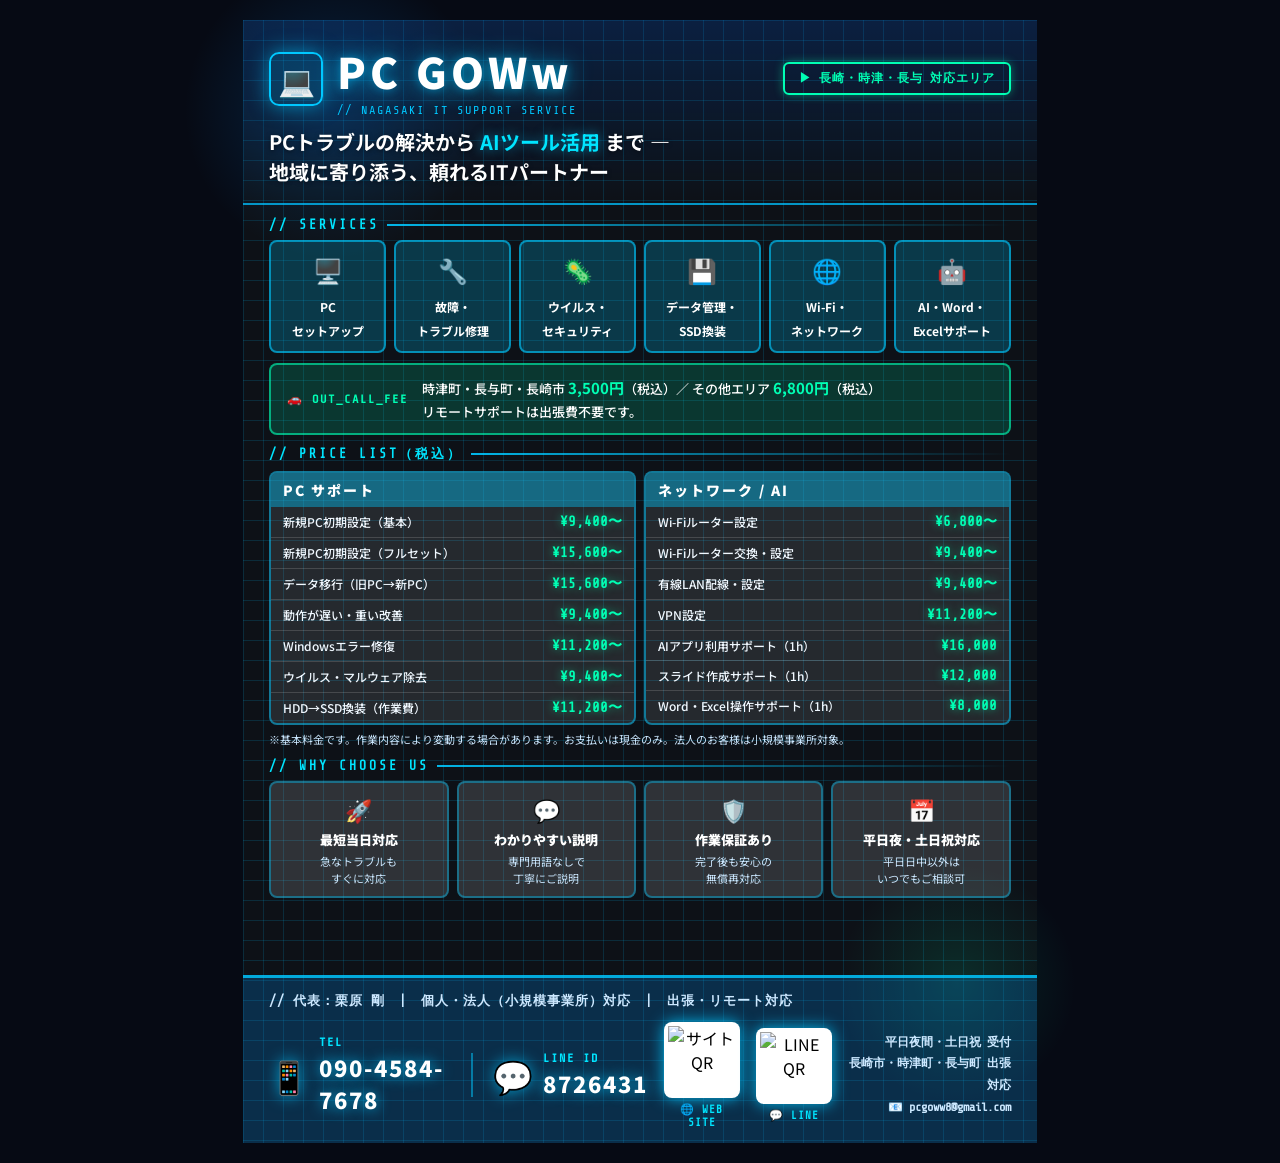
==== flyer.html @ 23520231 "チラシ：文字を大幅に大きくしてくっきり見やすく改善" ====
<!DOCTYPE html>
<html lang="ja">
<head>
  <meta charset="UTF-8">
  <meta name="viewport" content="width=device-width, initial-scale=1.0">
  <title>PC GOWw チラシ</title>
  <link href="https://fonts.googleapis.com/css2?family=Noto+Sans+JP:wght@400;700;900&family=Share+Tech+Mono&display=swap" rel="stylesheet">
  <style>
    * { box-sizing: border-box; margin: 0; padding: 0; }

    body {
      font-family: 'Noto Sans JP', sans-serif;
      background: #060a14;
      display: flex;
      justify-content: center;
      align-items: flex-start;
      padding: 20px;
      min-height: 100vh;
    }

    .flyer {
      width: 210mm;
      min-height: 297mm;
      background: #0d1117;
      position: relative;
      overflow: visible;
      display: flex;
      flex-direction: column;
    }

    /* グリッド背景 */
    .flyer::before {
      content: '';
      position: absolute;
      inset: 0;
      background-image:
        linear-gradient(rgba(0,200,255,.15) 1px, transparent 1px),
        linear-gradient(90deg, rgba(0,200,255,.15) 1px, transparent 1px);
      background-size: 20px 20px;
      z-index: 0;
    }

    /* 光の演出 */
    .flyer::after {
      content: '';
      position: absolute;
      top: -60px; left: -60px;
      width: 300px; height: 300px;
      background: radial-gradient(circle, rgba(0,140,255,.2) 0%, transparent 70%);
      z-index: 0;
    }

    .glow-right {
      position: absolute;
      bottom: 40px; right: -40px;
      width: 240px; height: 240px;
      background: radial-gradient(circle, rgba(0,255,180,.12) 0%, transparent 70%);
      z-index: 0;
    }

    /* ===== ヘッダー ===== */
    .header {
      position: relative;
      z-index: 1;
      padding: 20px 26px 16px;
      border-bottom: 2px solid rgba(0,200,255,.7);
      background: linear-gradient(180deg, rgba(0,100,255,.18) 0%, transparent 100%);
    }

    .header-top {
      display: flex;
      align-items: center;
      justify-content: space-between;
      margin-bottom: 10px;
    }

    .brand {
      display: flex;
      align-items: center;
      gap: 14px;
    }

    .brand-icon-wrap {
      width: 54px; height: 54px;
      border: 2px solid #00c8ff;
      border-radius: 10px;
      display: flex; align-items: center; justify-content: center;
      font-size: 30px;
      box-shadow: 0 0 20px rgba(0,200,255,.6);
      background: rgba(0,200,255,.12);
    }

    .brand-name {
      font-size: 42px;
      font-weight: 900;
      color: #fff;
      letter-spacing: 4px;
      text-shadow: 0 0 24px rgba(0,200,255,.8), 0 0 8px rgba(0,200,255,.4);
    }

    .brand-sub {
      font-family: 'Share Tech Mono', monospace;
      font-size: 12px;
      color: #00c8ff;
      letter-spacing: 2px;
      margin-top: 2px;
    }

    .header-badge {
      font-family: 'Share Tech Mono', monospace;
      font-size: 12px;
      color: #00ffb4;
      border: 2px solid #00ffb4;
      border-radius: 6px;
      padding: 6px 14px;
      letter-spacing: 1px;
      box-shadow: 0 0 10px rgba(0,255,180,.4);
      font-weight: 700;
    }

    .catch {
      font-size: 20px;
      font-weight: 700;
      color: #ffffff;
      line-height: 1.5;
      text-shadow: 0 1px 4px rgba(0,0,0,.5);
    }

    .catch span {
      color: #00e5ff;
      text-shadow: 0 0 12px rgba(0,200,255,.6);
    }

    /* ===== ボディ ===== */
    .body {
      position: relative;
      z-index: 1;
      flex: 1;
      padding: 12px 26px;
      display: flex;
      flex-direction: column;
      gap: 10px;
    }

    /* セクションタイトル */
    .sec-title {
      font-family: 'Share Tech Mono', monospace;
      font-size: 13px;
      color: #00e5ff;
      letter-spacing: 3px;
      margin-bottom: 8px;
      display: flex;
      align-items: center;
      gap: 8px;
      font-weight: 700;
    }
    .sec-title::after {
      content: '';
      flex: 1;
      height: 2px;
      background: linear-gradient(90deg, rgba(0,200,255,.9), transparent);
    }

    /* サービスグリッド */
    .services {
      display: grid;
      grid-template-columns: repeat(6, 1fr);
      gap: 8px;
    }

    .svc {
      background: rgba(0,200,255,.22);
      border: 2px solid rgba(0,200,255,.6);
      border-radius: 8px;
      padding: 10px 6px;
      text-align: center;
    }

    .svc .icon { font-size: 24px; margin-bottom: 6px; display: block; }
    .svc .name { font-size: 12px; color: #ffffff; line-height: 1.5; font-weight: 700; }

    /* 料金テーブル */
    .price-grid {
      display: grid;
      grid-template-columns: 1fr 1fr;
      gap: 8px;
    }

    .price-col {
      background: rgba(255,255,255,.10);
      border: 2px solid rgba(0,200,255,.5);
      border-radius: 8px;
      overflow: hidden;
    }

    .price-col-head {
      background: rgba(0,200,255,.40);
      padding: 7px 12px;
      font-size: 14px;
      font-weight: 900;
      color: #ffffff;
      letter-spacing: 2px;
    }

    .price-row {
      display: flex;
      justify-content: space-between;
      align-items: center;
      padding: 6px 12px;
      border-bottom: 1px solid rgba(255,255,255,.15);
      gap: 8px;
    }

    .price-row:last-child { border-bottom: none; }

    .price-row .item {
      font-size: 12px;
      color: #f0f8ff;
      flex: 1;
      font-weight: 500;
    }

    .price-row .amount {
      font-family: 'Share Tech Mono', monospace;
      font-size: 14px;
      color: #00ffb4;
      white-space: nowrap;
      font-weight: 700;
      text-shadow: 0 0 8px rgba(0,255,180,.5);
    }

    /* 出張費 */
    .travel {
      background: rgba(0,255,180,.16);
      border: 2px solid rgba(0,255,180,.6);
      border-radius: 8px;
      padding: 10px 16px;
      display: flex;
      align-items: center;
      gap: 14px;
      flex-wrap: wrap;
    }

    .travel .label {
      font-family: 'Share Tech Mono', monospace;
      font-size: 12px;
      color: #00ffb4;
      letter-spacing: 2px;
      white-space: nowrap;
      font-weight: 700;
    }

    .travel .info {
      font-size: 13px;
      color: #ffffff;
      line-height: 1.7;
      font-weight: 500;
    }

    .travel .info strong { color: #00ffb4; font-size: 15px; }

    /* 特徴 */
    .features {
      display: grid;
      grid-template-columns: repeat(4, 1fr);
      gap: 8px;
    }

    .feat {
      background: rgba(255,255,255,.14);
      border: 2px solid rgba(0,200,255,.4);
      border-radius: 8px;
      padding: 10px 8px;
      text-align: center;
    }

    .feat .icon { font-size: 22px; margin-bottom: 5px; }
    .feat .title { font-size: 13px; font-weight: 900; color: #ffffff; margin-bottom: 4px; }
    .feat .desc { font-size: 11px; color: #cce8ff; line-height: 1.5; }

    /* ===== フッター ===== */
    .footer {
      position: relative;
      z-index: 1;
      background: rgba(0,150,255,.22);
      border-top: 3px solid rgba(0,200,255,.8);
      padding: 14px 26px;
    }

    .footer-inner {
      display: flex;
      align-items: center;
      justify-content: space-between;
      gap: 16px;
    }

    .rep {
      font-size: 13px;
      color: #cce8ff;
      margin-bottom: 12px;
      font-family: 'Share Tech Mono', monospace;
      letter-spacing: 1px;
      font-weight: 700;
    }

    .contact-items {
      display: flex;
      gap: 20px;
      align-items: center;
    }

    .ci {
      display: flex;
      align-items: center;
      gap: 10px;
    }

    .ci-icon {
      font-size: 32px;
      filter: drop-shadow(0 0 8px rgba(0,200,255,.7));
    }

    .ci-label {
      font-family: 'Share Tech Mono', monospace;
      font-size: 12px;
      color: #00e5ff;
      letter-spacing: 2px;
      margin-bottom: 2px;
      font-weight: 700;
    }

    .ci-value {
      font-size: 22px;
      font-weight: 900;
      color: #ffffff;
      letter-spacing: 2px;
      text-shadow: 0 0 14px rgba(0,200,255,.9);
    }

    .divider {
      width: 2px;
      height: 44px;
      background: rgba(0,200,255,.5);
    }

    .footer-note {
      font-size: 12px;
      color: #cce8ff;
      text-align: right;
      line-height: 1.8;
      font-family: 'Share Tech Mono', monospace;
      font-weight: 700;
    }

    .price-note-bottom {
      font-size: 11px;
      color: #cce8ff;
      margin-top: 6px;
      line-height: 1.6;
    }

    /* QRコード */
    .qr-area {
      display: flex;
      gap: 16px;
      align-items: center;
    }

    .qr-item {
      text-align: center;
    }

    .qr-box {
      width: 76px;
      height: 76px;
      background: #fff;
      border-radius: 8px;
      padding: 4px;
      box-shadow: 0 0 16px rgba(0,200,255,.9);
      display: flex;
      align-items: center;
      justify-content: center;
      overflow: hidden;
    }

    .qr-box img { width: 68px !important; height: 68px !important; }

    .qr-label {
      font-family: 'Share Tech Mono', monospace;
      font-size: 11px;
      color: #00e5ff;
      margin-top: 5px;
      letter-spacing: 1px;
      font-weight: 700;
    }

    @media print {
      body { background: #0d1117; padding: 0; }
      .flyer { width: 210mm; min-height: 297mm; box-shadow: none; }
    }
  </style>
</head>
<body>
  <div class="flyer">
    <div class="glow-right"></div>

    <!-- ヘッダー -->
    <div class="header">
      <div class="header-top">
        <div class="brand">
          <div class="brand-icon-wrap">💻</div>
          <div>
            <div class="brand-name">PC GOWw</div>
            <div class="brand-sub">// NAGASAKI IT SUPPORT SERVICE</div>
          </div>
        </div>
        <div class="header-badge">▶ 長崎・時津・長与 対応エリア</div>
      </div>
      <div class="catch">
        PCトラブルの解決から <span>AIツール活用</span> まで ―<br>
        地域に寄り添う、頼れるITパートナー
      </div>
    </div>

    <!-- ボディ -->
    <div class="body">

      <!-- サービス -->
      <div>
        <div class="sec-title">// SERVICES</div>
        <div class="services">
          <div class="svc"><span class="icon">🖥️</span><span class="name">PC<br>セットアップ</span></div>
          <div class="svc"><span class="icon">🔧</span><span class="name">故障・<br>トラブル修理</span></div>
          <div class="svc"><span class="icon">🦠</span><span class="name">ウイルス・<br>セキュリティ</span></div>
          <div class="svc"><span class="icon">💾</span><span class="name">データ管理・<br>SSD換装</span></div>
          <div class="svc"><span class="icon">🌐</span><span class="name">Wi-Fi・<br>ネットワーク</span></div>
          <div class="svc"><span class="icon">🤖</span><span class="name">AI・Word・<br>Excelサポート</span></div>
        </div>
      </div>

      <!-- 出張費 -->
      <div class="travel">
        <div class="label">🚗 OUT_CALL_FEE</div>
        <div class="info">
          時津町・長与町・長崎市 <strong>3,500円</strong>（税込）／ その他エリア <strong>6,800円</strong>（税込）<br>
          リモートサポートは出張費不要です。
        </div>
      </div>

      <!-- 料金表 -->
      <div>
        <div class="sec-title">// PRICE LIST（税込）</div>
        <div class="price-grid">
          <div class="price-col">
            <div class="price-col-head">PC サポート</div>
            <div class="price-row"><span class="item">新規PC初期設定（基本）</span><span class="amount">¥9,400〜</span></div>
            <div class="price-row"><span class="item">新規PC初期設定（フルセット）</span><span class="amount">¥15,600〜</span></div>
            <div class="price-row"><span class="item">データ移行（旧PC→新PC）</span><span class="amount">¥15,600〜</span></div>
            <div class="price-row"><span class="item">動作が遅い・重い改善</span><span class="amount">¥9,400〜</span></div>
            <div class="price-row"><span class="item">Windowsエラー修復</span><span class="amount">¥11,200〜</span></div>
            <div class="price-row"><span class="item">ウイルス・マルウェア除去</span><span class="amount">¥9,400〜</span></div>
            <div class="price-row"><span class="item">HDD→SSD換装（作業費）</span><span class="amount">¥11,200〜</span></div>
          </div>
          <div class="price-col">
            <div class="price-col-head">ネットワーク / AI</div>
            <div class="price-row"><span class="item">Wi-Fiルーター設定</span><span class="amount">¥6,800〜</span></div>
            <div class="price-row"><span class="item">Wi-Fiルーター交換・設定</span><span class="amount">¥9,400〜</span></div>
            <div class="price-row"><span class="item">有線LAN配線・設定</span><span class="amount">¥9,400〜</span></div>
            <div class="price-row"><span class="item">VPN設定</span><span class="amount">¥11,200〜</span></div>
            <div class="price-row"><span class="item">AIアプリ利用サポート（1h）</span><span class="amount">¥16,000</span></div>
            <div class="price-row"><span class="item">スライド作成サポート（1h）</span><span class="amount">¥12,000</span></div>
            <div class="price-row"><span class="item">Word・Excel操作サポート（1h）</span><span class="amount">¥8,000</span></div>
          </div>
        </div>
        <div class="price-note-bottom">※基本料金です。作業内容により変動する場合があります。お支払いは現金のみ。法人のお客様は小規模事業所対象。</div>
      </div>

      <!-- 特徴 -->
      <div>
        <div class="sec-title">// WHY CHOOSE US</div>
        <div class="features">
          <div class="feat"><div class="icon">🚀</div><div class="title">最短当日対応</div><div class="desc">急なトラブルも<br>すぐに対応</div></div>
          <div class="feat"><div class="icon">💬</div><div class="title">わかりやすい説明</div><div class="desc">専門用語なしで<br>丁寧にご説明</div></div>
          <div class="feat"><div class="icon">🛡️</div><div class="title">作業保証あり</div><div class="desc">完了後も安心の<br>無償再対応</div></div>
          <div class="feat"><div class="icon">📅</div><div class="title">平日夜・土日祝対応</div><div class="desc">平日日中以外は<br>いつでもご相談可</div></div>
        </div>
      </div>

    </div>

    <!-- フッター -->
    <div class="footer">
      <div class="rep">// 代表：栗原 剛　|　個人・法人（小規模事業所）対応　|　出張・リモート対応</div>
      <div class="footer-inner">
        <div>
          <div class="contact-items">
            <div class="ci">
              <span class="ci-icon">📱</span>
              <div>
                <div class="ci-label">TEL</div>
                <div class="ci-value">090-4584-7678</div>
              </div>
            </div>
            <div class="divider"></div>
            <div class="ci">
              <span class="ci-icon">💬</span>
              <div>
                <div class="ci-label">LINE ID</div>
                <div class="ci-value">8726431</div>
              </div>
            </div>
          </div>
        </div>

        <!-- QRコード -->
        <div class="qr-area">
          <div class="qr-item">
            <div class="qr-box">
              <img src="https://api.qrserver.com/v1/create-qr-code/?size=68x68&data=https://kurigorira.github.io/third/" alt="サイトQR">
            </div>
            <div class="qr-label">🌐 WEB SITE</div>
          </div>
          <div class="qr-item">
            <div class="qr-box">
              <img src="https://api.qrserver.com/v1/create-qr-code/?size=68x68&data=https://line.me/ti/p/~8726431" alt="LINE QR">
            </div>
            <div class="qr-label">💬 LINE</div>
          </div>
        </div>

        <div class="footer-note">
          平日夜間・土日祝 受付<br>
          長崎市・時津町・長与町 出張対応<br>
          📧 pcgoww8@gmail.com
        </div>
      </div>
    </div>

  </div>

</body>
</html>
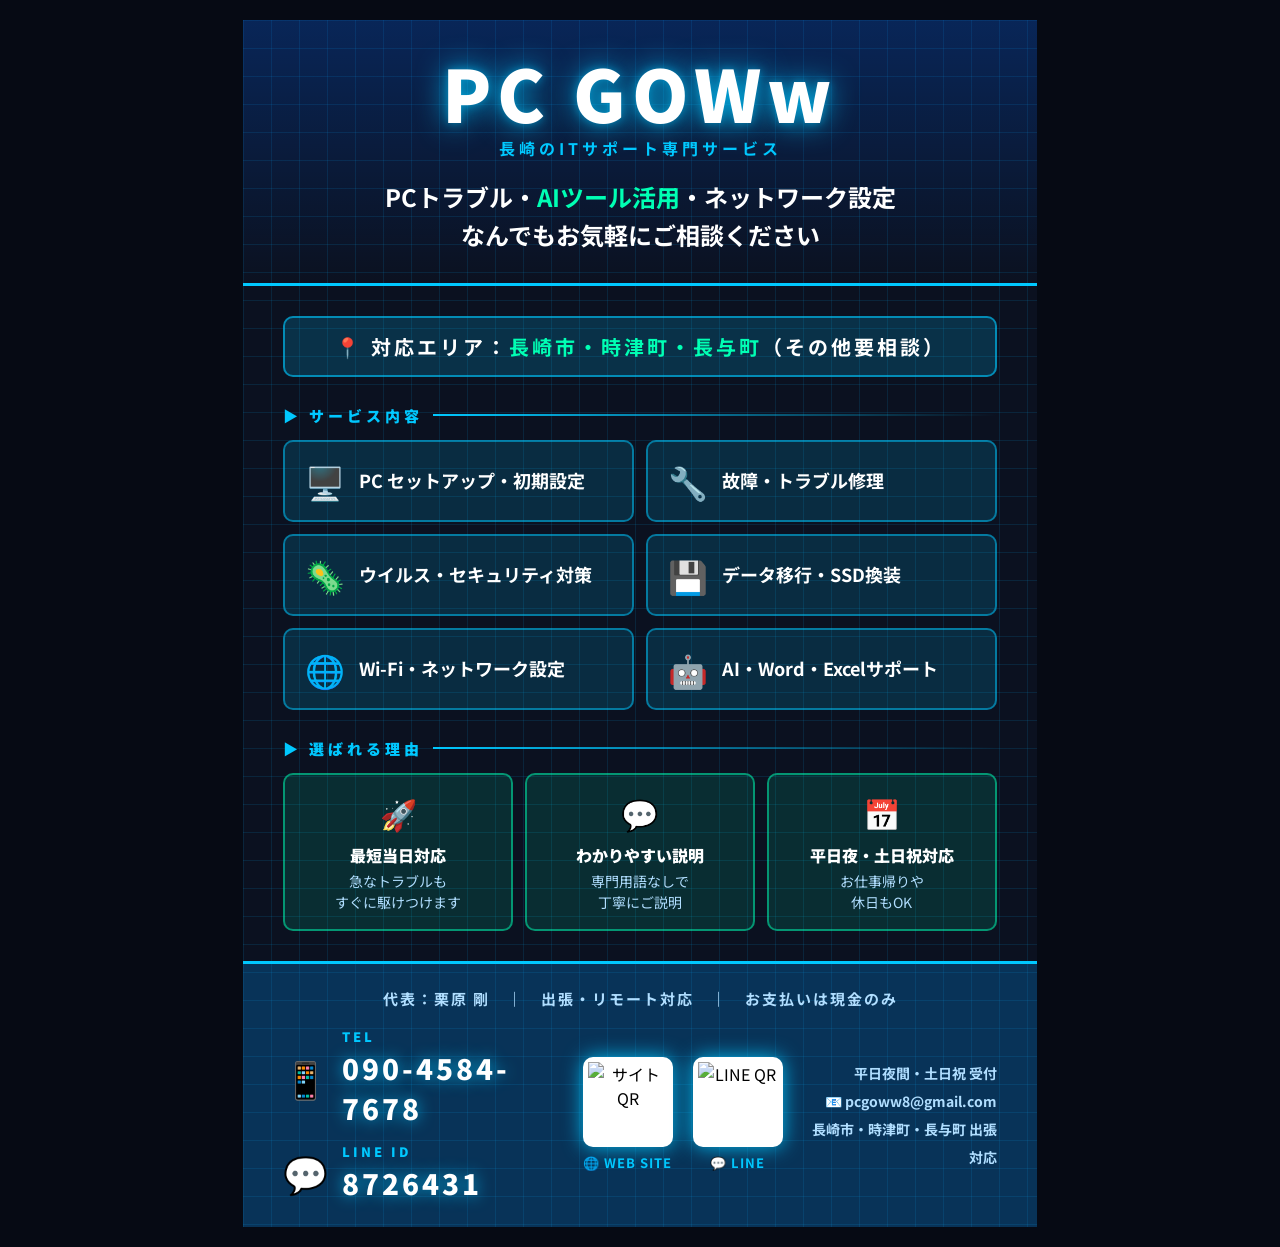
==== commit 367cc7f0: "チラシ：シンプルデザインに全面刷新（金額削除・大文字・見やすく）" ====
--- a/flyer.html
+++ b/flyer.html
@@ -2,9 +2,8 @@
 <html lang="ja">
 <head>
   <meta charset="UTF-8">
-  <meta name="viewport" content="width=device-width, initial-scale=1.0">
   <title>PC GOWw チラシ</title>
-  <link href="https://fonts.googleapis.com/css2?family=Noto+Sans+JP:wght@400;700;900&family=Share+Tech+Mono&display=swap" rel="stylesheet">
+  <link href="https://fonts.googleapis.com/css2?family=Noto+Sans+JP:wght@400;700;900&display=swap" rel="stylesheet">
   <style>
     * { box-sizing: border-box; margin: 0; padding: 0; }
 
@@ -21,11 +20,11 @@
     .flyer {
       width: 210mm;
       min-height: 297mm;
-      background: #0d1117;
+      background: #0b1120;
       position: relative;
+      display: flex;
+      flex-direction: column;
       overflow: visible;
-      display: flex;
-      flex-direction: column;
     }
 
     /* グリッド背景 */
@@ -34,27 +33,9 @@
       position: absolute;
       inset: 0;
       background-image:
-        linear-gradient(rgba(0,200,255,.15) 1px, transparent 1px),
-        linear-gradient(90deg, rgba(0,200,255,.15) 1px, transparent 1px);
-      background-size: 20px 20px;
-      z-index: 0;
-    }
-
-    /* 光の演出 */
-    .flyer::after {
-      content: '';
-      position: absolute;
-      top: -60px; left: -60px;
-      width: 300px; height: 300px;
-      background: radial-gradient(circle, rgba(0,140,255,.2) 0%, transparent 70%);
-      z-index: 0;
-    }
-
-    .glow-right {
-      position: absolute;
-      bottom: 40px; right: -40px;
-      width: 240px; height: 240px;
-      background: radial-gradient(circle, rgba(0,255,180,.12) 0%, transparent 70%);
+        linear-gradient(rgba(0,180,255,.12) 1px, transparent 1px),
+        linear-gradient(90deg, rgba(0,180,255,.12) 1px, transparent 1px);
+      background-size: 28px 28px;
       z-index: 0;
     }
 
@@ -62,73 +43,40 @@
     .header {
       position: relative;
       z-index: 1;
-      padding: 20px 26px 16px;
-      border-bottom: 2px solid rgba(0,200,255,.7);
-      background: linear-gradient(180deg, rgba(0,100,255,.18) 0%, transparent 100%);
-    }
-
-    .header-top {
-      display: flex;
-      align-items: center;
-      justify-content: space-between;
-      margin-bottom: 10px;
-    }
-
-    .brand {
-      display: flex;
-      align-items: center;
-      gap: 14px;
-    }
-
-    .brand-icon-wrap {
-      width: 54px; height: 54px;
-      border: 2px solid #00c8ff;
-      border-radius: 10px;
-      display: flex; align-items: center; justify-content: center;
-      font-size: 30px;
-      box-shadow: 0 0 20px rgba(0,200,255,.6);
-      background: rgba(0,200,255,.12);
+      padding: 36px 40px 28px;
+      text-align: center;
+      border-bottom: 3px solid #00c8ff;
+      background: linear-gradient(180deg, rgba(0,100,255,.25) 0%, transparent 100%);
     }
 
     .brand-name {
-      font-size: 42px;
+      font-size: 72px;
       font-weight: 900;
       color: #fff;
+      letter-spacing: 6px;
+      text-shadow: 0 0 30px rgba(0,200,255,.9), 0 0 10px rgba(0,200,255,.5);
+      line-height: 1;
+    }
+
+    .brand-sub {
+      font-size: 16px;
+      color: #00c8ff;
       letter-spacing: 4px;
-      text-shadow: 0 0 24px rgba(0,200,255,.8), 0 0 8px rgba(0,200,255,.4);
-    }
-
-    .brand-sub {
-      font-family: 'Share Tech Mono', monospace;
-      font-size: 12px;
-      color: #00c8ff;
-      letter-spacing: 2px;
-      margin-top: 2px;
-    }
-
-    .header-badge {
-      font-family: 'Share Tech Mono', monospace;
-      font-size: 12px;
+      margin-top: 8px;
+      font-weight: 700;
+    }
+
+    .catch {
+      font-size: 24px;
+      font-weight: 700;
+      color: #fff;
+      margin-top: 18px;
+      line-height: 1.6;
+    }
+
+    .catch em {
+      font-style: normal;
       color: #00ffb4;
-      border: 2px solid #00ffb4;
-      border-radius: 6px;
-      padding: 6px 14px;
-      letter-spacing: 1px;
-      box-shadow: 0 0 10px rgba(0,255,180,.4);
-      font-weight: 700;
-    }
-
-    .catch {
-      font-size: 20px;
-      font-weight: 700;
-      color: #ffffff;
-      line-height: 1.5;
-      text-shadow: 0 1px 4px rgba(0,0,0,.5);
-    }
-
-    .catch span {
-      color: #00e5ff;
-      text-shadow: 0 0 12px rgba(0,200,255,.6);
     }
 
     /* ===== ボディ ===== */
@@ -136,353 +84,237 @@
       position: relative;
       z-index: 1;
       flex: 1;
-      padding: 12px 26px;
+      padding: 30px 40px;
       display: flex;
       flex-direction: column;
-      gap: 10px;
-    }
+      gap: 28px;
+    }
+
+    /* エリア */
+    .area-bar {
+      background: rgba(0,200,255,.18);
+      border: 2px solid rgba(0,200,255,.6);
+      border-radius: 10px;
+      padding: 14px 24px;
+      text-align: center;
+      font-size: 20px;
+      font-weight: 700;
+      color: #fff;
+      letter-spacing: 3px;
+    }
+
+    .area-bar span { color: #00ffb4; }
 
     /* セクションタイトル */
     .sec-title {
-      font-family: 'Share Tech Mono', monospace;
-      font-size: 13px;
-      color: #00e5ff;
-      letter-spacing: 3px;
-      margin-bottom: 8px;
-      display: flex;
-      align-items: center;
-      gap: 8px;
-      font-weight: 700;
+      font-size: 15px;
+      font-weight: 900;
+      color: #00c8ff;
+      letter-spacing: 4px;
+      margin-bottom: 14px;
+      display: flex;
+      align-items: center;
+      gap: 10px;
     }
     .sec-title::after {
       content: '';
       flex: 1;
       height: 2px;
-      background: linear-gradient(90deg, rgba(0,200,255,.9), transparent);
-    }
-
-    /* サービスグリッド */
+      background: linear-gradient(90deg, #00c8ff, transparent);
+    }
+
+    /* サービス */
     .services {
       display: grid;
-      grid-template-columns: repeat(6, 1fr);
-      gap: 8px;
+      grid-template-columns: 1fr 1fr;
+      gap: 12px;
     }
 
     .svc {
-      background: rgba(0,200,255,.22);
-      border: 2px solid rgba(0,200,255,.6);
-      border-radius: 8px;
-      padding: 10px 6px;
+      background: rgba(0,200,255,.15);
+      border: 2px solid rgba(0,200,255,.5);
+      border-radius: 10px;
+      padding: 16px 20px;
+      display: flex;
+      align-items: center;
+      gap: 14px;
+    }
+
+    .svc .icon { font-size: 32px; flex-shrink: 0; }
+    .svc .name { font-size: 18px; font-weight: 700; color: #fff; line-height: 1.4; }
+
+    /* 特徴 */
+    .points {
+      display: grid;
+      grid-template-columns: repeat(3, 1fr);
+      gap: 12px;
+    }
+
+    .point {
+      background: rgba(0,255,180,.12);
+      border: 2px solid rgba(0,255,180,.5);
+      border-radius: 10px;
+      padding: 16px 12px;
       text-align: center;
     }
 
-    .svc .icon { font-size: 24px; margin-bottom: 6px; display: block; }
-    .svc .name { font-size: 12px; color: #ffffff; line-height: 1.5; font-weight: 700; }
-
-    /* 料金テーブル */
-    .price-grid {
-      display: grid;
-      grid-template-columns: 1fr 1fr;
-      gap: 8px;
-    }
-
-    .price-col {
-      background: rgba(255,255,255,.10);
-      border: 2px solid rgba(0,200,255,.5);
-      border-radius: 8px;
-      overflow: hidden;
-    }
-
-    .price-col-head {
-      background: rgba(0,200,255,.40);
-      padding: 7px 12px;
-      font-size: 14px;
-      font-weight: 900;
-      color: #ffffff;
-      letter-spacing: 2px;
-    }
-
-    .price-row {
-      display: flex;
-      justify-content: space-between;
-      align-items: center;
-      padding: 6px 12px;
-      border-bottom: 1px solid rgba(255,255,255,.15);
-      gap: 8px;
-    }
-
-    .price-row:last-child { border-bottom: none; }
-
-    .price-row .item {
-      font-size: 12px;
-      color: #f0f8ff;
-      flex: 1;
-      font-weight: 500;
-    }
-
-    .price-row .amount {
-      font-family: 'Share Tech Mono', monospace;
-      font-size: 14px;
-      color: #00ffb4;
-      white-space: nowrap;
-      font-weight: 700;
-      text-shadow: 0 0 8px rgba(0,255,180,.5);
-    }
-
-    /* 出張費 */
-    .travel {
-      background: rgba(0,255,180,.16);
-      border: 2px solid rgba(0,255,180,.6);
-      border-radius: 8px;
-      padding: 10px 16px;
-      display: flex;
-      align-items: center;
-      gap: 14px;
-      flex-wrap: wrap;
-    }
-
-    .travel .label {
-      font-family: 'Share Tech Mono', monospace;
-      font-size: 12px;
-      color: #00ffb4;
-      letter-spacing: 2px;
-      white-space: nowrap;
-      font-weight: 700;
-    }
-
-    .travel .info {
-      font-size: 13px;
-      color: #ffffff;
-      line-height: 1.7;
-      font-weight: 500;
-    }
-
-    .travel .info strong { color: #00ffb4; font-size: 15px; }
-
-    /* 特徴 */
-    .features {
-      display: grid;
-      grid-template-columns: repeat(4, 1fr);
-      gap: 8px;
-    }
-
-    .feat {
-      background: rgba(255,255,255,.14);
-      border: 2px solid rgba(0,200,255,.4);
-      border-radius: 8px;
-      padding: 10px 8px;
-      text-align: center;
-    }
-
-    .feat .icon { font-size: 22px; margin-bottom: 5px; }
-    .feat .title { font-size: 13px; font-weight: 900; color: #ffffff; margin-bottom: 4px; }
-    .feat .desc { font-size: 11px; color: #cce8ff; line-height: 1.5; }
+    .point .icon { font-size: 30px; margin-bottom: 8px; }
+    .point .title { font-size: 16px; font-weight: 900; color: #fff; margin-bottom: 4px; }
+    .point .desc { font-size: 14px; color: #b0deff; line-height: 1.5; }
 
     /* ===== フッター ===== */
     .footer {
       position: relative;
       z-index: 1;
-      background: rgba(0,150,255,.22);
-      border-top: 3px solid rgba(0,200,255,.8);
-      padding: 14px 26px;
+      background: rgba(0,150,255,.25);
+      border-top: 3px solid #00c8ff;
+      padding: 24px 40px;
+    }
+
+    .rep {
+      font-size: 15px;
+      color: #b0deff;
+      margin-bottom: 18px;
+      letter-spacing: 2px;
+      font-weight: 700;
+      text-align: center;
     }
 
     .footer-inner {
       display: flex;
       align-items: center;
       justify-content: space-between;
-      gap: 16px;
-    }
-
-    .rep {
+      gap: 20px;
+    }
+
+    .contact-block {
+      display: flex;
+      flex-direction: column;
+      gap: 14px;
+    }
+
+    .ci {
+      display: flex;
+      align-items: center;
+      gap: 14px;
+    }
+
+    .ci-icon { font-size: 36px; }
+
+    .ci-label {
       font-size: 13px;
-      color: #cce8ff;
-      margin-bottom: 12px;
-      font-family: 'Share Tech Mono', monospace;
-      letter-spacing: 1px;
-      font-weight: 700;
-    }
-
-    .contact-items {
-      display: flex;
-      gap: 20px;
-      align-items: center;
-    }
-
-    .ci {
-      display: flex;
-      align-items: center;
-      gap: 10px;
-    }
-
-    .ci-icon {
-      font-size: 32px;
-      filter: drop-shadow(0 0 8px rgba(0,200,255,.7));
-    }
-
-    .ci-label {
-      font-family: 'Share Tech Mono', monospace;
-      font-size: 12px;
-      color: #00e5ff;
-      letter-spacing: 2px;
+      color: #00c8ff;
+      font-weight: 900;
+      letter-spacing: 3px;
       margin-bottom: 2px;
-      font-weight: 700;
     }
 
     .ci-value {
-      font-size: 22px;
+      font-size: 28px;
       font-weight: 900;
-      color: #ffffff;
-      letter-spacing: 2px;
-      text-shadow: 0 0 14px rgba(0,200,255,.9);
-    }
-
-    .divider {
-      width: 2px;
-      height: 44px;
-      background: rgba(0,200,255,.5);
-    }
-
-    .footer-note {
-      font-size: 12px;
-      color: #cce8ff;
-      text-align: right;
-      line-height: 1.8;
-      font-family: 'Share Tech Mono', monospace;
-      font-weight: 700;
-    }
-
-    .price-note-bottom {
-      font-size: 11px;
-      color: #cce8ff;
-      margin-top: 6px;
-      line-height: 1.6;
+      color: #fff;
+      letter-spacing: 3px;
+      text-shadow: 0 0 16px rgba(0,200,255,.8);
     }
 
     /* QRコード */
     .qr-area {
       display: flex;
-      gap: 16px;
-      align-items: center;
-    }
-
-    .qr-item {
-      text-align: center;
-    }
+      gap: 20px;
+      align-items: center;
+    }
+
+    .qr-item { text-align: center; }
 
     .qr-box {
-      width: 76px;
-      height: 76px;
+      width: 90px;
+      height: 90px;
       background: #fff;
-      border-radius: 8px;
-      padding: 4px;
-      box-shadow: 0 0 16px rgba(0,200,255,.9);
+      border-radius: 10px;
+      padding: 5px;
+      box-shadow: 0 0 20px rgba(0,200,255,.9);
       display: flex;
       align-items: center;
       justify-content: center;
-      overflow: hidden;
-    }
-
-    .qr-box img { width: 68px !important; height: 68px !important; }
+    }
+
+    .qr-box img { width: 80px; height: 80px; }
 
     .qr-label {
-      font-family: 'Share Tech Mono', monospace;
-      font-size: 11px;
-      color: #00e5ff;
-      margin-top: 5px;
+      font-size: 13px;
+      color: #00c8ff;
+      margin-top: 6px;
+      font-weight: 700;
       letter-spacing: 1px;
+    }
+
+    .footer-note {
+      font-size: 14px;
+      color: #b0deff;
+      text-align: right;
+      line-height: 2;
       font-weight: 700;
     }
 
     @media print {
-      body { background: #0d1117; padding: 0; }
-      .flyer { width: 210mm; min-height: 297mm; box-shadow: none; }
+      body { background: #0b1120; padding: 0; }
+      .flyer { width: 210mm; min-height: 297mm; }
     }
   </style>
 </head>
 <body>
   <div class="flyer">
-    <div class="glow-right"></div>
 
     <!-- ヘッダー -->
     <div class="header">
-      <div class="header-top">
-        <div class="brand">
-          <div class="brand-icon-wrap">💻</div>
-          <div>
-            <div class="brand-name">PC GOWw</div>
-            <div class="brand-sub">// NAGASAKI IT SUPPORT SERVICE</div>
-          </div>
-        </div>
-        <div class="header-badge">▶ 長崎・時津・長与 対応エリア</div>
-      </div>
+      <div class="brand-name">PC GOWw</div>
+      <div class="brand-sub">長崎のITサポート専門サービス</div>
       <div class="catch">
-        PCトラブルの解決から <span>AIツール活用</span> まで ―<br>
-        地域に寄り添う、頼れるITパートナー
+        PCトラブル・<em>AIツール活用</em>・ネットワーク設定<br>
+        なんでもお気軽にご相談ください
       </div>
     </div>
 
     <!-- ボディ -->
     <div class="body">
 
+      <!-- 対応エリア -->
+      <div class="area-bar">
+        📍 対応エリア：<span>長崎市・時津町・長与町</span>（その他要相談）
+      </div>
+
       <!-- サービス -->
       <div>
-        <div class="sec-title">// SERVICES</div>
+        <div class="sec-title">▶ サービス内容</div>
         <div class="services">
-          <div class="svc"><span class="icon">🖥️</span><span class="name">PC<br>セットアップ</span></div>
-          <div class="svc"><span class="icon">🔧</span><span class="name">故障・<br>トラブル修理</span></div>
-          <div class="svc"><span class="icon">🦠</span><span class="name">ウイルス・<br>セキュリティ</span></div>
-          <div class="svc"><span class="icon">💾</span><span class="name">データ管理・<br>SSD換装</span></div>
-          <div class="svc"><span class="icon">🌐</span><span class="name">Wi-Fi・<br>ネットワーク</span></div>
-          <div class="svc"><span class="icon">🤖</span><span class="name">AI・Word・<br>Excelサポート</span></div>
-        </div>
-      </div>
-
-      <!-- 出張費 -->
-      <div class="travel">
-        <div class="label">🚗 OUT_CALL_FEE</div>
-        <div class="info">
-          時津町・長与町・長崎市 <strong>3,500円</strong>（税込）／ その他エリア <strong>6,800円</strong>（税込）<br>
-          リモートサポートは出張費不要です。
-        </div>
-      </div>
-
-      <!-- 料金表 -->
-      <div>
-        <div class="sec-title">// PRICE LIST（税込）</div>
-        <div class="price-grid">
-          <div class="price-col">
-            <div class="price-col-head">PC サポート</div>
-            <div class="price-row"><span class="item">新規PC初期設定（基本）</span><span class="amount">¥9,400〜</span></div>
-            <div class="price-row"><span class="item">新規PC初期設定（フルセット）</span><span class="amount">¥15,600〜</span></div>
-            <div class="price-row"><span class="item">データ移行（旧PC→新PC）</span><span class="amount">¥15,600〜</span></div>
-            <div class="price-row"><span class="item">動作が遅い・重い改善</span><span class="amount">¥9,400〜</span></div>
-            <div class="price-row"><span class="item">Windowsエラー修復</span><span class="amount">¥11,200〜</span></div>
-            <div class="price-row"><span class="item">ウイルス・マルウェア除去</span><span class="amount">¥9,400〜</span></div>
-            <div class="price-row"><span class="item">HDD→SSD換装（作業費）</span><span class="amount">¥11,200〜</span></div>
-          </div>
-          <div class="price-col">
-            <div class="price-col-head">ネットワーク / AI</div>
-            <div class="price-row"><span class="item">Wi-Fiルーター設定</span><span class="amount">¥6,800〜</span></div>
-            <div class="price-row"><span class="item">Wi-Fiルーター交換・設定</span><span class="amount">¥9,400〜</span></div>
-            <div class="price-row"><span class="item">有線LAN配線・設定</span><span class="amount">¥9,400〜</span></div>
-            <div class="price-row"><span class="item">VPN設定</span><span class="amount">¥11,200〜</span></div>
-            <div class="price-row"><span class="item">AIアプリ利用サポート（1h）</span><span class="amount">¥16,000</span></div>
-            <div class="price-row"><span class="item">スライド作成サポート（1h）</span><span class="amount">¥12,000</span></div>
-            <div class="price-row"><span class="item">Word・Excel操作サポート（1h）</span><span class="amount">¥8,000</span></div>
-          </div>
-        </div>
-        <div class="price-note-bottom">※基本料金です。作業内容により変動する場合があります。お支払いは現金のみ。法人のお客様は小規模事業所対象。</div>
+          <div class="svc"><span class="icon">🖥️</span><span class="name">PC セットアップ・初期設定</span></div>
+          <div class="svc"><span class="icon">🔧</span><span class="name">故障・トラブル修理</span></div>
+          <div class="svc"><span class="icon">🦠</span><span class="name">ウイルス・セキュリティ対策</span></div>
+          <div class="svc"><span class="icon">💾</span><span class="name">データ移行・SSD換装</span></div>
+          <div class="svc"><span class="icon">🌐</span><span class="name">Wi-Fi・ネットワーク設定</span></div>
+          <div class="svc"><span class="icon">🤖</span><span class="name">AI・Word・Excelサポート</span></div>
+        </div>
       </div>
 
       <!-- 特徴 -->
       <div>
-        <div class="sec-title">// WHY CHOOSE US</div>
-        <div class="features">
-          <div class="feat"><div class="icon">🚀</div><div class="title">最短当日対応</div><div class="desc">急なトラブルも<br>すぐに対応</div></div>
-          <div class="feat"><div class="icon">💬</div><div class="title">わかりやすい説明</div><div class="desc">専門用語なしで<br>丁寧にご説明</div></div>
-          <div class="feat"><div class="icon">🛡️</div><div class="title">作業保証あり</div><div class="desc">完了後も安心の<br>無償再対応</div></div>
-          <div class="feat"><div class="icon">📅</div><div class="title">平日夜・土日祝対応</div><div class="desc">平日日中以外は<br>いつでもご相談可</div></div>
+        <div class="sec-title">▶ 選ばれる理由</div>
+        <div class="points">
+          <div class="point">
+            <div class="icon">🚀</div>
+            <div class="title">最短当日対応</div>
+            <div class="desc">急なトラブルも<br>すぐに駆けつけます</div>
+          </div>
+          <div class="point">
+            <div class="icon">💬</div>
+            <div class="title">わかりやすい説明</div>
+            <div class="desc">専門用語なしで<br>丁寧にご説明</div>
+          </div>
+          <div class="point">
+            <div class="icon">📅</div>
+            <div class="title">平日夜・土日祝対応</div>
+            <div class="desc">お仕事帰りや<br>休日もOK</div>
+          </div>
         </div>
       </div>
 
@@ -490,39 +322,36 @@
 
     <!-- フッター -->
     <div class="footer">
-      <div class="rep">// 代表：栗原 剛　|　個人・法人（小規模事業所）対応　|　出張・リモート対応</div>
+      <div class="rep">代表：栗原 剛　｜　出張・リモート対応　｜　お支払いは現金のみ</div>
       <div class="footer-inner">
-        <div>
-          <div class="contact-items">
-            <div class="ci">
-              <span class="ci-icon">📱</span>
-              <div>
-                <div class="ci-label">TEL</div>
-                <div class="ci-value">090-4584-7678</div>
-              </div>
+
+        <div class="contact-block">
+          <div class="ci">
+            <span class="ci-icon">📱</span>
+            <div>
+              <div class="ci-label">TEL</div>
+              <div class="ci-value">090-4584-7678</div>
             </div>
-            <div class="divider"></div>
-            <div class="ci">
-              <span class="ci-icon">💬</span>
-              <div>
-                <div class="ci-label">LINE ID</div>
-                <div class="ci-value">8726431</div>
-              </div>
+          </div>
+          <div class="ci">
+            <span class="ci-icon">💬</span>
+            <div>
+              <div class="ci-label">LINE ID</div>
+              <div class="ci-value">8726431</div>
             </div>
           </div>
         </div>
 
-        <!-- QRコード -->
         <div class="qr-area">
           <div class="qr-item">
             <div class="qr-box">
-              <img src="https://api.qrserver.com/v1/create-qr-code/?size=68x68&data=https://kurigorira.github.io/third/" alt="サイトQR">
+              <img src="https://api.qrserver.com/v1/create-qr-code/?size=80x80&data=https://kurigorira.github.io/third/" alt="サイトQR">
             </div>
             <div class="qr-label">🌐 WEB SITE</div>
           </div>
           <div class="qr-item">
             <div class="qr-box">
-              <img src="https://api.qrserver.com/v1/create-qr-code/?size=68x68&data=https://line.me/ti/p/~8726431" alt="LINE QR">
+              <img src="https://api.qrserver.com/v1/create-qr-code/?size=80x80&data=https://line.me/ti/p/~8726431" alt="LINE QR">
             </div>
             <div class="qr-label">💬 LINE</div>
           </div>
@@ -530,13 +359,13 @@
 
         <div class="footer-note">
           平日夜間・土日祝 受付<br>
-          長崎市・時津町・長与町 出張対応<br>
-          📧 pcgoww8@gmail.com
-        </div>
+          📧 pcgoww8@gmail.com<br>
+          長崎市・時津町・長与町 出張対応
+        </div>
+
       </div>
     </div>
 
   </div>
-
 </body>
 </html>
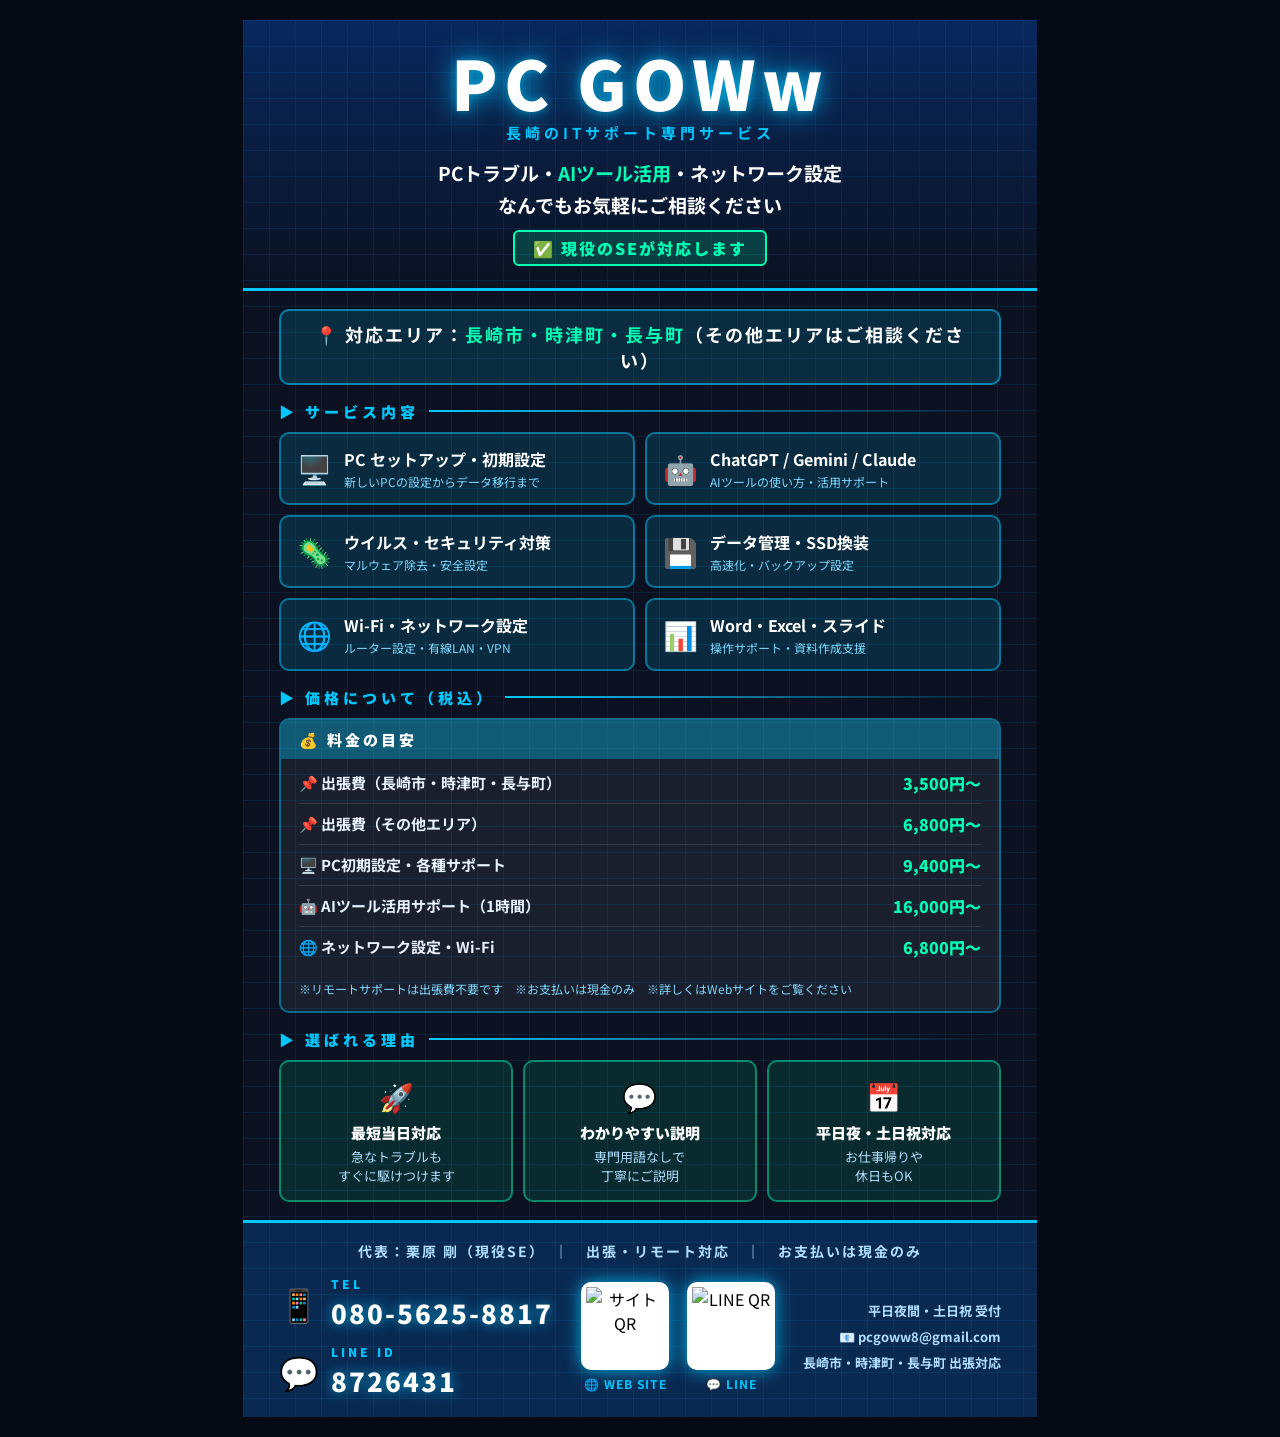
==== commit 48ded04d: "チラシ：AI3種追加・電話番号変更・現役SE文言・価格目安セクション追加・A4印刷対応 Co-Authored-By: Claude Sonnet 4.6 <noreply@anthropic.com" ====
--- a/flyer.html
+++ b/flyer.html
@@ -33,9 +33,9 @@
       position: absolute;
       inset: 0;
       background-image:
-        linear-gradient(rgba(0,180,255,.12) 1px, transparent 1px),
-        linear-gradient(90deg, rgba(0,180,255,.12) 1px, transparent 1px);
-      background-size: 28px 28px;
+        linear-gradient(rgba(0,180,255,.10) 1px, transparent 1px),
+        linear-gradient(90deg, rgba(0,180,255,.10) 1px, transparent 1px);
+      background-size: 26px 26px;
       z-index: 0;
     }
 
@@ -43,40 +43,53 @@
     .header {
       position: relative;
       z-index: 1;
-      padding: 36px 40px 28px;
+      padding: 28px 36px 22px;
       text-align: center;
       border-bottom: 3px solid #00c8ff;
-      background: linear-gradient(180deg, rgba(0,100,255,.25) 0%, transparent 100%);
+      background: linear-gradient(180deg, rgba(0,100,255,.28) 0%, transparent 100%);
     }
 
     .brand-name {
-      font-size: 72px;
+      font-size: 68px;
       font-weight: 900;
       color: #fff;
       letter-spacing: 6px;
-      text-shadow: 0 0 30px rgba(0,200,255,.9), 0 0 10px rgba(0,200,255,.5);
+      text-shadow: 0 0 28px rgba(0,200,255,.9), 0 0 8px rgba(0,200,255,.5);
       line-height: 1;
     }
 
     .brand-sub {
-      font-size: 16px;
+      font-size: 15px;
       color: #00c8ff;
       letter-spacing: 4px;
-      margin-top: 8px;
+      margin-top: 6px;
       font-weight: 700;
     }
 
     .catch {
-      font-size: 24px;
+      font-size: 19px;
       font-weight: 700;
       color: #fff;
-      margin-top: 18px;
-      line-height: 1.6;
+      margin-top: 14px;
+      line-height: 1.7;
     }
 
     .catch em {
       font-style: normal;
       color: #00ffb4;
+    }
+
+    .se-badge {
+      display: inline-block;
+      background: rgba(0,255,180,.18);
+      border: 2px solid #00ffb4;
+      border-radius: 6px;
+      color: #00ffb4;
+      font-size: 16px;
+      font-weight: 900;
+      padding: 4px 18px;
+      margin-top: 8px;
+      letter-spacing: 2px;
     }
 
     /* ===== ボディ ===== */
@@ -84,25 +97,24 @@
       position: relative;
       z-index: 1;
       flex: 1;
-      padding: 30px 40px;
+      padding: 18px 36px;
       display: flex;
       flex-direction: column;
-      gap: 28px;
-    }
-
-    /* エリア */
+      gap: 16px;
+    }
+
+    /* 対応エリア */
     .area-bar {
-      background: rgba(0,200,255,.18);
-      border: 2px solid rgba(0,200,255,.6);
+      background: rgba(0,200,255,.15);
+      border: 2px solid rgba(0,200,255,.55);
       border-radius: 10px;
-      padding: 14px 24px;
+      padding: 10px 20px;
       text-align: center;
-      font-size: 20px;
+      font-size: 18px;
       font-weight: 700;
       color: #fff;
-      letter-spacing: 3px;
-    }
-
+      letter-spacing: 2px;
+    }
     .area-bar span { color: #00ffb4; }
 
     /* セクションタイトル */
@@ -111,7 +123,7 @@
       font-weight: 900;
       color: #00c8ff;
       letter-spacing: 4px;
-      margin-bottom: 14px;
+      margin-bottom: 10px;
       display: flex;
       align-items: center;
       gap: 10px;
@@ -127,54 +139,99 @@
     .services {
       display: grid;
       grid-template-columns: 1fr 1fr;
+      gap: 10px;
+    }
+
+    .svc {
+      background: rgba(0,200,255,.14);
+      border: 2px solid rgba(0,200,255,.48);
+      border-radius: 10px;
+      padding: 13px 16px;
+      display: flex;
+      align-items: center;
       gap: 12px;
     }
 
-    .svc {
-      background: rgba(0,200,255,.15);
-      border: 2px solid rgba(0,200,255,.5);
+    .svc .icon { font-size: 28px; flex-shrink: 0; }
+    .svc .name { font-size: 16px; font-weight: 700; color: #fff; line-height: 1.5; }
+    .svc .sub  { font-size: 12px; color: #7dd8ff; margin-top: 2px; }
+
+    /* 価格セクション */
+    .price-section {
+      background: rgba(255,255,255,.06);
+      border: 2px solid rgba(0,200,255,.45);
       border-radius: 10px;
-      padding: 16px 20px;
-      display: flex;
-      align-items: center;
-      gap: 14px;
-    }
-
-    .svc .icon { font-size: 32px; flex-shrink: 0; }
-    .svc .name { font-size: 18px; font-weight: 700; color: #fff; line-height: 1.4; }
+      overflow: hidden;
+    }
+
+    .price-head {
+      background: rgba(0,200,255,.35);
+      padding: 9px 18px;
+      font-size: 15px;
+      font-weight: 900;
+      color: #fff;
+      letter-spacing: 3px;
+    }
+
+    .price-body {
+      padding: 12px 18px;
+      display: flex;
+      flex-direction: column;
+      gap: 8px;
+    }
+
+    .price-row {
+      display: flex;
+      justify-content: space-between;
+      align-items: center;
+      padding-bottom: 8px;
+      border-bottom: 1px solid rgba(255,255,255,.12);
+    }
+    .price-row:last-child { border-bottom: none; padding-bottom: 0; }
+
+    .price-row .p-label { font-size: 15px; font-weight: 700; color: #e8f4ff; }
+    .price-row .p-val   { font-size: 16px; font-weight: 900; color: #00ffb4; white-space: nowrap; }
+
+    .price-note {
+      font-size: 12px;
+      color: #7dd8ff;
+      margin-top: 8px;
+      line-height: 1.7;
+      padding: 0 18px 12px;
+    }
 
     /* 特徴 */
     .points {
       display: grid;
       grid-template-columns: repeat(3, 1fr);
-      gap: 12px;
+      gap: 10px;
     }
 
     .point {
-      background: rgba(0,255,180,.12);
-      border: 2px solid rgba(0,255,180,.5);
+      background: rgba(0,255,180,.11);
+      border: 2px solid rgba(0,255,180,.45);
       border-radius: 10px;
-      padding: 16px 12px;
+      padding: 14px 10px;
       text-align: center;
     }
 
-    .point .icon { font-size: 30px; margin-bottom: 8px; }
-    .point .title { font-size: 16px; font-weight: 900; color: #fff; margin-bottom: 4px; }
-    .point .desc { font-size: 14px; color: #b0deff; line-height: 1.5; }
+    .point .icon  { font-size: 28px; margin-bottom: 6px; }
+    .point .title { font-size: 15px; font-weight: 900; color: #fff; margin-bottom: 4px; }
+    .point .desc  { font-size: 13px; color: #b0deff; line-height: 1.5; }
 
     /* ===== フッター ===== */
     .footer {
       position: relative;
       z-index: 1;
-      background: rgba(0,150,255,.25);
+      background: rgba(0,130,255,.22);
       border-top: 3px solid #00c8ff;
-      padding: 24px 40px;
+      padding: 18px 36px;
     }
 
     .rep {
-      font-size: 15px;
+      font-size: 14px;
       color: #b0deff;
-      margin-bottom: 18px;
+      margin-bottom: 14px;
       letter-spacing: 2px;
       font-weight: 700;
       text-align: center;
@@ -184,25 +241,25 @@
       display: flex;
       align-items: center;
       justify-content: space-between;
-      gap: 20px;
+      gap: 16px;
     }
 
     .contact-block {
       display: flex;
       flex-direction: column;
-      gap: 14px;
+      gap: 12px;
     }
 
     .ci {
       display: flex;
       align-items: center;
-      gap: 14px;
-    }
-
-    .ci-icon { font-size: 36px; }
+      gap: 12px;
+    }
+
+    .ci-icon { font-size: 32px; }
 
     .ci-label {
-      font-size: 13px;
+      font-size: 12px;
       color: #00c8ff;
       font-weight: 900;
       letter-spacing: 3px;
@@ -210,55 +267,70 @@
     }
 
     .ci-value {
-      font-size: 28px;
+      font-size: 26px;
       font-weight: 900;
       color: #fff;
-      letter-spacing: 3px;
-      text-shadow: 0 0 16px rgba(0,200,255,.8);
+      letter-spacing: 2px;
+      text-shadow: 0 0 14px rgba(0,200,255,.8);
     }
 
     /* QRコード */
     .qr-area {
       display: flex;
-      gap: 20px;
+      gap: 18px;
       align-items: center;
     }
 
     .qr-item { text-align: center; }
 
     .qr-box {
-      width: 90px;
-      height: 90px;
+      width: 88px;
+      height: 88px;
       background: #fff;
       border-radius: 10px;
       padding: 5px;
-      box-shadow: 0 0 20px rgba(0,200,255,.9);
+      box-shadow: 0 0 18px rgba(0,200,255,.85);
       display: flex;
       align-items: center;
       justify-content: center;
     }
 
-    .qr-box img { width: 80px; height: 80px; }
+    .qr-box img { width: 78px; height: 78px; display: block; }
 
     .qr-label {
-      font-size: 13px;
+      font-size: 12px;
       color: #00c8ff;
-      margin-top: 6px;
+      margin-top: 5px;
       font-weight: 700;
       letter-spacing: 1px;
     }
 
     .footer-note {
-      font-size: 14px;
+      font-size: 13px;
       color: #b0deff;
       text-align: right;
       line-height: 2;
       font-weight: 700;
     }
 
+    /* ===== 印刷用 ===== */
     @media print {
-      body { background: #0b1120; padding: 0; }
-      .flyer { width: 210mm; min-height: 297mm; }
+      @page {
+        size: A4 portrait;
+        margin: 0;
+      }
+      body {
+        background: #0b1120 !important;
+        padding: 0 !important;
+        margin: 0 !important;
+        -webkit-print-color-adjust: exact;
+        print-color-adjust: exact;
+      }
+      .flyer {
+        width: 210mm !important;
+        min-height: 297mm !important;
+        box-shadow: none !important;
+      }
     }
   </style>
 </head>
@@ -273,6 +345,7 @@
         PCトラブル・<em>AIツール活用</em>・ネットワーク設定<br>
         なんでもお気軽にご相談ください
       </div>
+      <div class="se-badge">✅ 現役のSEが対応します</div>
     </div>
 
     <!-- ボディ -->
@@ -280,23 +353,92 @@
 
       <!-- 対応エリア -->
       <div class="area-bar">
-        📍 対応エリア：<span>長崎市・時津町・長与町</span>（その他要相談）
+        📍 対応エリア：<span>長崎市・時津町・長与町</span>（その他エリアはご相談ください）
       </div>
 
       <!-- サービス -->
       <div>
         <div class="sec-title">▶ サービス内容</div>
         <div class="services">
-          <div class="svc"><span class="icon">🖥️</span><span class="name">PC セットアップ・初期設定</span></div>
-          <div class="svc"><span class="icon">🔧</span><span class="name">故障・トラブル修理</span></div>
-          <div class="svc"><span class="icon">🦠</span><span class="name">ウイルス・セキュリティ対策</span></div>
-          <div class="svc"><span class="icon">💾</span><span class="name">データ移行・SSD換装</span></div>
-          <div class="svc"><span class="icon">🌐</span><span class="name">Wi-Fi・ネットワーク設定</span></div>
-          <div class="svc"><span class="icon">🤖</span><span class="name">AI・Word・Excelサポート</span></div>
+          <div class="svc">
+            <span class="icon">🖥️</span>
+            <div>
+              <div class="name">PC セットアップ・初期設定</div>
+              <div class="sub">新しいPCの設定からデータ移行まで</div>
+            </div>
+          </div>
+          <div class="svc">
+            <span class="icon">🤖</span>
+            <div>
+              <div class="name">ChatGPT / Gemini / Claude</div>
+              <div class="sub">AIツールの使い方・活用サポート</div>
+            </div>
+          </div>
+          <div class="svc">
+            <span class="icon">🦠</span>
+            <div>
+              <div class="name">ウイルス・セキュリティ対策</div>
+              <div class="sub">マルウェア除去・安全設定</div>
+            </div>
+          </div>
+          <div class="svc">
+            <span class="icon">💾</span>
+            <div>
+              <div class="name">データ管理・SSD換装</div>
+              <div class="sub">高速化・バックアップ設定</div>
+            </div>
+          </div>
+          <div class="svc">
+            <span class="icon">🌐</span>
+            <div>
+              <div class="name">Wi-Fi・ネットワーク設定</div>
+              <div class="sub">ルーター設定・有線LAN・VPN</div>
+            </div>
+          </div>
+          <div class="svc">
+            <span class="icon">📊</span>
+            <div>
+              <div class="name">Word・Excel・スライド</div>
+              <div class="sub">操作サポート・資料作成支援</div>
+            </div>
+          </div>
         </div>
       </div>
 
-      <!-- 特徴 -->
+      <!-- 価格について -->
+      <div>
+        <div class="sec-title">▶ 価格について（税込）</div>
+        <div class="price-section">
+          <div class="price-head">💰 料金の目安</div>
+          <div class="price-body">
+            <div class="price-row">
+              <span class="p-label">📌 出張費（長崎市・時津町・長与町）</span>
+              <span class="p-val">3,500円〜</span>
+            </div>
+            <div class="price-row">
+              <span class="p-label">📌 出張費（その他エリア）</span>
+              <span class="p-val">6,800円〜</span>
+            </div>
+            <div class="price-row">
+              <span class="p-label">🖥️ PC初期設定・各種サポート</span>
+              <span class="p-val">9,400円〜</span>
+            </div>
+            <div class="price-row">
+              <span class="p-label">🤖 AIツール活用サポート（1時間）</span>
+              <span class="p-val">16,000円〜</span>
+            </div>
+            <div class="price-row">
+              <span class="p-label">🌐 ネットワーク設定・Wi-Fi</span>
+              <span class="p-val">6,800円〜</span>
+            </div>
+          </div>
+          <div class="price-note">
+            ※リモートサポートは出張費不要です　※お支払いは現金のみ　※詳しくはWebサイトをご覧ください
+          </div>
+        </div>
+      </div>
+
+      <!-- 選ばれる理由 -->
       <div>
         <div class="sec-title">▶ 選ばれる理由</div>
         <div class="points">
@@ -322,7 +464,7 @@
 
     <!-- フッター -->
     <div class="footer">
-      <div class="rep">代表：栗原 剛　｜　出張・リモート対応　｜　お支払いは現金のみ</div>
+      <div class="rep">代表：栗原 剛（現役SE）　｜　出張・リモート対応　｜　お支払いは現金のみ</div>
       <div class="footer-inner">
 
         <div class="contact-block">
@@ -330,7 +472,7 @@
             <span class="ci-icon">📱</span>
             <div>
               <div class="ci-label">TEL</div>
-              <div class="ci-value">090-4584-7678</div>
+              <div class="ci-value">080-5625-8817</div>
             </div>
           </div>
           <div class="ci">
@@ -345,13 +487,13 @@
         <div class="qr-area">
           <div class="qr-item">
             <div class="qr-box">
-              <img src="https://api.qrserver.com/v1/create-qr-code/?size=80x80&data=https://kurigorira.github.io/third/" alt="サイトQR">
+              <img src="https://api.qrserver.com/v1/create-qr-code/?size=78x78&data=https://kurigorira.github.io/third/" alt="サイトQR">
             </div>
             <div class="qr-label">🌐 WEB SITE</div>
           </div>
           <div class="qr-item">
             <div class="qr-box">
-              <img src="https://api.qrserver.com/v1/create-qr-code/?size=80x80&data=https://line.me/ti/p/~8726431" alt="LINE QR">
+              <img src="https://api.qrserver.com/v1/create-qr-code/?size=78x78&data=https://line.me/ti/p/~8726431" alt="LINE QR">
             </div>
             <div class="qr-label">💬 LINE</div>
           </div>
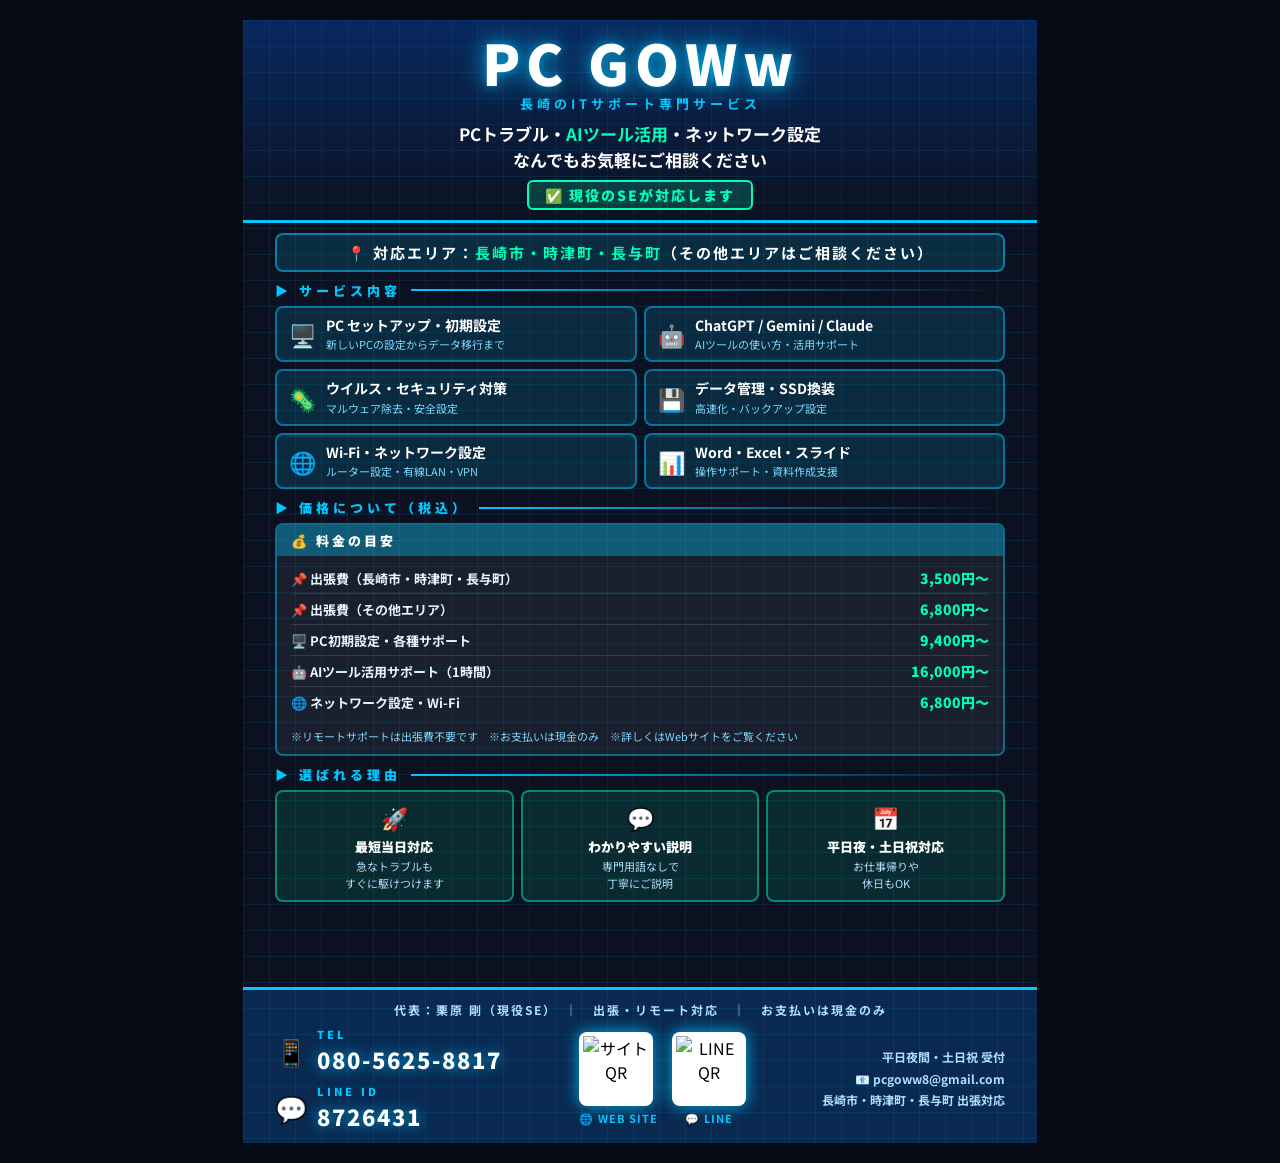
==== commit 5b4a96af: "チラシ：余白・フォントサイズ縮小してA4一枚に収める Co-Authored-By: Claude Sonnet 4.6 <noreply@anthropic.com> Claude-Session:" ====
--- a/flyer.html
+++ b/flyer.html
@@ -43,14 +43,14 @@
     .header {
       position: relative;
       z-index: 1;
-      padding: 28px 36px 22px;
+      padding: 14px 32px 10px;
       text-align: center;
       border-bottom: 3px solid #00c8ff;
       background: linear-gradient(180deg, rgba(0,100,255,.28) 0%, transparent 100%);
     }
 
     .brand-name {
-      font-size: 68px;
+      font-size: 56px;
       font-weight: 900;
       color: #fff;
       letter-spacing: 6px;
@@ -59,19 +59,19 @@
     }
 
     .brand-sub {
-      font-size: 15px;
+      font-size: 13px;
       color: #00c8ff;
       letter-spacing: 4px;
-      margin-top: 6px;
+      margin-top: 4px;
       font-weight: 700;
     }
 
     .catch {
-      font-size: 19px;
+      font-size: 17px;
       font-weight: 700;
       color: #fff;
-      margin-top: 14px;
-      line-height: 1.7;
+      margin-top: 8px;
+      line-height: 1.55;
     }
 
     .catch em {
@@ -85,10 +85,10 @@
       border: 2px solid #00ffb4;
       border-radius: 6px;
       color: #00ffb4;
-      font-size: 16px;
+      font-size: 14px;
       font-weight: 900;
-      padding: 4px 18px;
-      margin-top: 8px;
+      padding: 3px 16px;
+      margin-top: 6px;
       letter-spacing: 2px;
     }
 
@@ -97,20 +97,20 @@
       position: relative;
       z-index: 1;
       flex: 1;
-      padding: 18px 36px;
+      padding: 10px 32px;
       display: flex;
       flex-direction: column;
-      gap: 16px;
+      gap: 9px;
     }
 
     /* 対応エリア */
     .area-bar {
       background: rgba(0,200,255,.15);
       border: 2px solid rgba(0,200,255,.55);
-      border-radius: 10px;
-      padding: 10px 20px;
+      border-radius: 8px;
+      padding: 7px 16px;
       text-align: center;
-      font-size: 18px;
+      font-size: 15px;
       font-weight: 700;
       color: #fff;
       letter-spacing: 2px;
@@ -119,11 +119,11 @@
 
     /* セクションタイトル */
     .sec-title {
-      font-size: 15px;
+      font-size: 13px;
       font-weight: 900;
       color: #00c8ff;
       letter-spacing: 4px;
-      margin-bottom: 10px;
+      margin-bottom: 6px;
       display: flex;
       align-items: center;
       gap: 10px;
@@ -139,85 +139,84 @@
     .services {
       display: grid;
       grid-template-columns: 1fr 1fr;
-      gap: 10px;
+      gap: 7px;
     }
 
     .svc {
       background: rgba(0,200,255,.14);
       border: 2px solid rgba(0,200,255,.48);
-      border-radius: 10px;
-      padding: 13px 16px;
-      display: flex;
-      align-items: center;
-      gap: 12px;
-    }
-
-    .svc .icon { font-size: 28px; flex-shrink: 0; }
-    .svc .name { font-size: 16px; font-weight: 700; color: #fff; line-height: 1.5; }
-    .svc .sub  { font-size: 12px; color: #7dd8ff; margin-top: 2px; }
+      border-radius: 8px;
+      padding: 8px 12px;
+      display: flex;
+      align-items: center;
+      gap: 10px;
+    }
+
+    .svc .icon { font-size: 22px; flex-shrink: 0; }
+    .svc .name { font-size: 14px; font-weight: 700; color: #fff; line-height: 1.4; }
+    .svc .sub  { font-size: 11px; color: #7dd8ff; margin-top: 1px; }
 
     /* 価格セクション */
     .price-section {
       background: rgba(255,255,255,.06);
       border: 2px solid rgba(0,200,255,.45);
-      border-radius: 10px;
+      border-radius: 8px;
       overflow: hidden;
     }
 
     .price-head {
       background: rgba(0,200,255,.35);
-      padding: 9px 18px;
-      font-size: 15px;
+      padding: 6px 14px;
+      font-size: 13px;
       font-weight: 900;
       color: #fff;
       letter-spacing: 3px;
     }
 
     .price-body {
-      padding: 12px 18px;
+      padding: 7px 14px;
       display: flex;
       flex-direction: column;
-      gap: 8px;
+      gap: 0;
     }
 
     .price-row {
       display: flex;
       justify-content: space-between;
       align-items: center;
-      padding-bottom: 8px;
+      padding: 5px 0;
       border-bottom: 1px solid rgba(255,255,255,.12);
     }
-    .price-row:last-child { border-bottom: none; padding-bottom: 0; }
-
-    .price-row .p-label { font-size: 15px; font-weight: 700; color: #e8f4ff; }
-    .price-row .p-val   { font-size: 16px; font-weight: 900; color: #00ffb4; white-space: nowrap; }
+    .price-row:last-child { border-bottom: none; }
+
+    .price-row .p-label { font-size: 13px; font-weight: 700; color: #e8f4ff; }
+    .price-row .p-val   { font-size: 14px; font-weight: 900; color: #00ffb4; white-space: nowrap; }
 
     .price-note {
-      font-size: 12px;
+      font-size: 11px;
       color: #7dd8ff;
-      margin-top: 8px;
-      line-height: 1.7;
-      padding: 0 18px 12px;
+      line-height: 1.6;
+      padding: 4px 14px 8px;
     }
 
     /* 特徴 */
     .points {
       display: grid;
       grid-template-columns: repeat(3, 1fr);
-      gap: 10px;
+      gap: 7px;
     }
 
     .point {
       background: rgba(0,255,180,.11);
       border: 2px solid rgba(0,255,180,.45);
-      border-radius: 10px;
-      padding: 14px 10px;
+      border-radius: 8px;
+      padding: 9px 8px;
       text-align: center;
     }
 
-    .point .icon  { font-size: 28px; margin-bottom: 6px; }
-    .point .title { font-size: 15px; font-weight: 900; color: #fff; margin-bottom: 4px; }
-    .point .desc  { font-size: 13px; color: #b0deff; line-height: 1.5; }
+    .point .icon  { font-size: 22px; margin-bottom: 4px; }
+    .point .title { font-size: 13px; font-weight: 900; color: #fff; margin-bottom: 2px; }
+    .point .desc  { font-size: 11px; color: #b0deff; line-height: 1.5; }
 
     /* ===== フッター ===== */
     .footer {
@@ -225,13 +224,13 @@
       z-index: 1;
       background: rgba(0,130,255,.22);
       border-top: 3px solid #00c8ff;
-      padding: 18px 36px;
+      padding: 11px 32px;
     }
 
     .rep {
-      font-size: 14px;
+      font-size: 12px;
       color: #b0deff;
-      margin-bottom: 14px;
+      margin-bottom: 8px;
       letter-spacing: 2px;
       font-weight: 700;
       text-align: center;
@@ -247,27 +246,27 @@
     .contact-block {
       display: flex;
       flex-direction: column;
-      gap: 12px;
+      gap: 8px;
     }
 
     .ci {
       display: flex;
       align-items: center;
-      gap: 12px;
-    }
-
-    .ci-icon { font-size: 32px; }
+      gap: 10px;
+    }
+
+    .ci-icon { font-size: 26px; }
 
     .ci-label {
-      font-size: 12px;
+      font-size: 11px;
       color: #00c8ff;
       font-weight: 900;
       letter-spacing: 3px;
-      margin-bottom: 2px;
+      margin-bottom: 1px;
     }
 
     .ci-value {
-      font-size: 26px;
+      font-size: 22px;
       font-weight: 900;
       color: #fff;
       letter-spacing: 2px;
@@ -277,39 +276,39 @@
     /* QRコード */
     .qr-area {
       display: flex;
-      gap: 18px;
+      gap: 14px;
       align-items: center;
     }
 
     .qr-item { text-align: center; }
 
     .qr-box {
-      width: 88px;
-      height: 88px;
+      width: 74px;
+      height: 74px;
       background: #fff;
-      border-radius: 10px;
-      padding: 5px;
-      box-shadow: 0 0 18px rgba(0,200,255,.85);
+      border-radius: 8px;
+      padding: 4px;
+      box-shadow: 0 0 16px rgba(0,200,255,.85);
       display: flex;
       align-items: center;
       justify-content: center;
     }
 
-    .qr-box img { width: 78px; height: 78px; display: block; }
+    .qr-box img { width: 66px; height: 66px; display: block; }
 
     .qr-label {
-      font-size: 12px;
+      font-size: 11px;
       color: #00c8ff;
-      margin-top: 5px;
+      margin-top: 4px;
       font-weight: 700;
       letter-spacing: 1px;
     }
 
     .footer-note {
-      font-size: 13px;
+      font-size: 12px;
       color: #b0deff;
       text-align: right;
-      line-height: 2;
+      line-height: 1.8;
       font-weight: 700;
     }
 
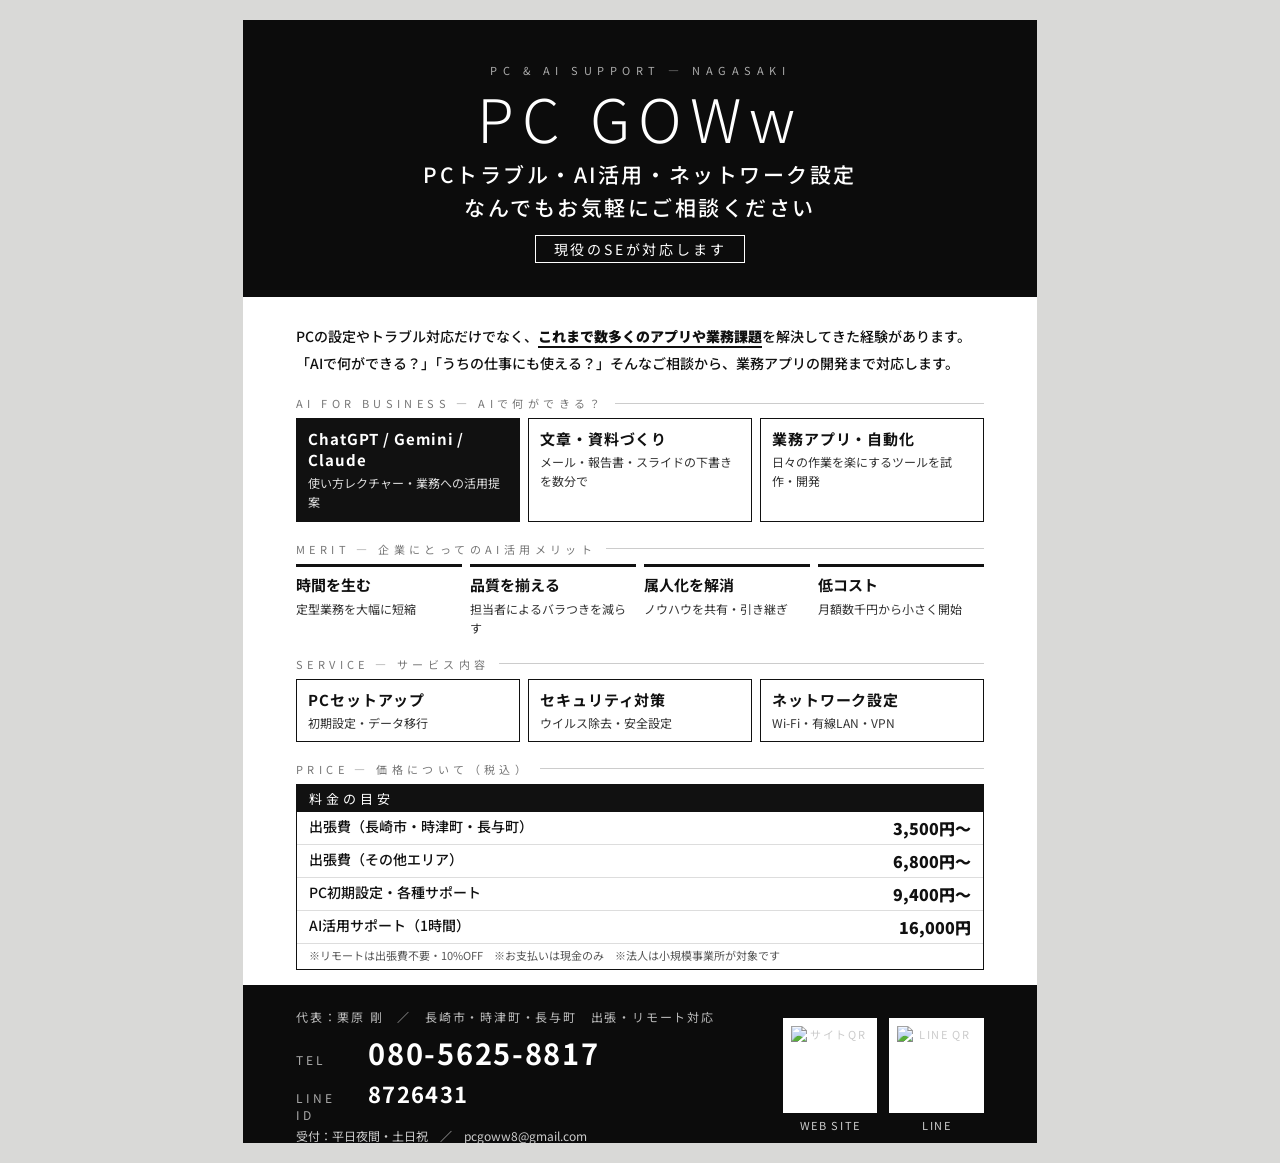
==== commit 8c212e8e: "サイトをモノクロのミニマルデザインに刷新・AI活用スライドと実績セクション追加・チラシ更新 Co-Authored-By: Claude Sonnet 5.5 <noreply@anthropic.c" ====
--- a/flyer.html
+++ b/flyer.html
@@ -3,510 +3,134 @@
 <head>
   <meta charset="UTF-8">
   <title>PC GOWw チラシ</title>
-  <link href="https://fonts.googleapis.com/css2?family=Noto+Sans+JP:wght@400;700;900&display=swap" rel="stylesheet">
+  <link href="https://fonts.googleapis.com/css2?family=Noto+Sans+JP:wght@300;400;500;700;900&display=swap" rel="stylesheet">
   <style>
     * { box-sizing: border-box; margin: 0; padding: 0; }
+    body { font-family: 'Noto Sans JP', sans-serif; background: #d9d9d7; display: flex; justify-content: center; padding: 20px; color: #111; }
+    .flyer { width: 210mm; height: 297mm; background: #fff; display: flex; flex-direction: column; overflow: hidden; }
 
-    body {
-      font-family: 'Noto Sans JP', sans-serif;
-      background: #060a14;
-      display: flex;
-      justify-content: center;
-      align-items: flex-start;
-      padding: 20px;
-      min-height: 100vh;
-    }
+    .header { background: #0c0c0c; color: #fff; text-align: center; padding: 11mm 14mm 9mm; }
+    .en { font-size: 11px; letter-spacing: .5em; color: #aaa; }
+    .brand { font-size: 60px; font-weight: 300; letter-spacing: .14em; line-height: 1.1; margin: 6px 0 8px; }
+    .catch { font-size: 21px; font-weight: 500; letter-spacing: .12em; line-height: 1.6; }
+    .badge { display: inline-block; margin-top: 10px; border: 1px solid #fff; padding: 3px 18px; font-size: 14px; letter-spacing: .2em; }
 
-    .flyer {
-      width: 210mm;
-      min-height: 297mm;
-      background: #0b1120;
-      position: relative;
-      display: flex;
-      flex-direction: column;
-      overflow: visible;
-    }
+    .body { flex: 1; padding: 7mm 14mm 4mm; display: flex; flex-direction: column; gap: 5mm; }
+    .sec { font-size: 11px; letter-spacing: .4em; color: #777; margin-bottom: 7px; display: flex; align-items: center; gap: 10px; }
+    .sec::after { content: ''; flex: 1; height: 1px; background: #ccc; }
 
-    /* グリッド背景 */
-    .flyer::before {
-      content: '';
-      position: absolute;
-      inset: 0;
-      background-image:
-        linear-gradient(rgba(0,180,255,.10) 1px, transparent 1px),
-        linear-gradient(90deg, rgba(0,180,255,.10) 1px, transparent 1px);
-      background-size: 26px 26px;
-      z-index: 0;
-    }
+    .lead { font-size: 14px; line-height: 1.9; font-weight: 500; }
+    .lead b { font-weight: 900; border-bottom: 2px solid #111; }
 
-    /* ===== ヘッダー ===== */
-    .header {
-      position: relative;
-      z-index: 1;
-      padding: 14px 32px 10px;
-      text-align: center;
-      border-bottom: 3px solid #00c8ff;
-      background: linear-gradient(180deg, rgba(0,100,255,.28) 0%, transparent 100%);
-    }
+    .grid3 { display: grid; grid-template-columns: repeat(3, 1fr); gap: 8px; }
+    .card { border: 1px solid #111; padding: 9px 11px; }
+    .card h4 { font-size: 15px; font-weight: 700; letter-spacing: .06em; margin-bottom: 3px; }
+    .card p { font-size: 12px; line-height: 1.6; color: #333; }
+    .card.dark { background: #111; color: #fff; }
+    .card.dark p { color: #ddd; }
 
-    .brand-name {
-      font-size: 56px;
-      font-weight: 900;
-      color: #fff;
-      letter-spacing: 6px;
-      text-shadow: 0 0 28px rgba(0,200,255,.9), 0 0 8px rgba(0,200,255,.5);
-      line-height: 1;
-    }
+    .merit { display: grid; grid-template-columns: repeat(4, 1fr); gap: 8px; }
+    .merit div { border-top: 3px solid #111; padding-top: 6px; font-size: 12px; line-height: 1.6; color: #333; }
+    .merit strong { display: block; font-size: 15px; color: #111; margin-bottom: 2px; }
 
-    .brand-sub {
-      font-size: 13px;
-      color: #00c8ff;
-      letter-spacing: 4px;
-      margin-top: 4px;
-      font-weight: 700;
-    }
+    .price { border: 1px solid #111; }
+    .price-head { background: #111; color: #fff; font-size: 13px; letter-spacing: .3em; padding: 4px 12px; }
+    .price-row { display: flex; justify-content: space-between; font-size: 14px; padding: 4px 12px; border-bottom: 1px solid #ddd; font-weight: 500; }
+    .price-row:last-of-type { border-bottom: none; }
+    .price-row span:last-child { font-weight: 900; font-size: 16px; }
+    .note { font-size: 11px; color: #555; padding: 3px 12px 6px; }
 
-    .catch {
-      font-size: 17px;
-      font-weight: 700;
-      color: #fff;
-      margin-top: 8px;
-      line-height: 1.55;
-    }
+    .footer { background: #0c0c0c; color: #fff; padding: 6mm 14mm; display: flex; align-items: center; justify-content: space-between; gap: 14px; }
+    .rep { font-size: 12px; letter-spacing: .15em; color: #bbb; margin-bottom: 6px; }
+    .ci { display: flex; align-items: baseline; gap: 10px; margin-bottom: 4px; }
+    .ci small { font-size: 12px; letter-spacing: .25em; color: #aaa; width: 62px; }
+    .ci b { font-size: 29px; font-weight: 700; letter-spacing: .06em; }
+    .ci.sm b { font-size: 22px; }
+    .hours { font-size: 12px; color: #ccc; margin-top: 4px; }
+    .qrs { display: flex; gap: 12px; }
+    .qr { text-align: center; font-size: 11px; letter-spacing: .15em; color: #ccc; }
+    .qr div { width: 25mm; height: 25mm; background: #fff; padding: 2mm; margin-bottom: 4px; }
+    .qr img { width: 100%; height: 100%; display: block; }
 
-    .catch em {
-      font-style: normal;
-      color: #00ffb4;
-    }
-
-    .se-badge {
-      display: inline-block;
-      background: rgba(0,255,180,.18);
-      border: 2px solid #00ffb4;
-      border-radius: 6px;
-      color: #00ffb4;
-      font-size: 14px;
-      font-weight: 900;
-      padding: 3px 16px;
-      margin-top: 6px;
-      letter-spacing: 2px;
-    }
-
-    /* ===== ボディ ===== */
-    .body {
-      position: relative;
-      z-index: 1;
-      flex: 1;
-      padding: 10px 32px;
-      display: flex;
-      flex-direction: column;
-      gap: 9px;
-    }
-
-    /* 対応エリア */
-    .area-bar {
-      background: rgba(0,200,255,.15);
-      border: 2px solid rgba(0,200,255,.55);
-      border-radius: 8px;
-      padding: 7px 16px;
-      text-align: center;
-      font-size: 15px;
-      font-weight: 700;
-      color: #fff;
-      letter-spacing: 2px;
-    }
-    .area-bar span { color: #00ffb4; }
-
-    /* セクションタイトル */
-    .sec-title {
-      font-size: 13px;
-      font-weight: 900;
-      color: #00c8ff;
-      letter-spacing: 4px;
-      margin-bottom: 6px;
-      display: flex;
-      align-items: center;
-      gap: 10px;
-    }
-    .sec-title::after {
-      content: '';
-      flex: 1;
-      height: 2px;
-      background: linear-gradient(90deg, #00c8ff, transparent);
-    }
-
-    /* サービス */
-    .services {
-      display: grid;
-      grid-template-columns: 1fr 1fr;
-      gap: 7px;
-    }
-
-    .svc {
-      background: rgba(0,200,255,.14);
-      border: 2px solid rgba(0,200,255,.48);
-      border-radius: 8px;
-      padding: 8px 12px;
-      display: flex;
-      align-items: center;
-      gap: 10px;
-    }
-
-    .svc .icon { font-size: 22px; flex-shrink: 0; }
-    .svc .name { font-size: 14px; font-weight: 700; color: #fff; line-height: 1.4; }
-    .svc .sub  { font-size: 11px; color: #7dd8ff; margin-top: 1px; }
-
-    /* 価格セクション */
-    .price-section {
-      background: rgba(255,255,255,.06);
-      border: 2px solid rgba(0,200,255,.45);
-      border-radius: 8px;
-      overflow: hidden;
-    }
-
-    .price-head {
-      background: rgba(0,200,255,.35);
-      padding: 6px 14px;
-      font-size: 13px;
-      font-weight: 900;
-      color: #fff;
-      letter-spacing: 3px;
-    }
-
-    .price-body {
-      padding: 7px 14px;
-      display: flex;
-      flex-direction: column;
-      gap: 0;
-    }
-
-    .price-row {
-      display: flex;
-      justify-content: space-between;
-      align-items: center;
-      padding: 5px 0;
-      border-bottom: 1px solid rgba(255,255,255,.12);
-    }
-    .price-row:last-child { border-bottom: none; }
-
-    .price-row .p-label { font-size: 13px; font-weight: 700; color: #e8f4ff; }
-    .price-row .p-val   { font-size: 14px; font-weight: 900; color: #00ffb4; white-space: nowrap; }
-
-    .price-note {
-      font-size: 11px;
-      color: #7dd8ff;
-      line-height: 1.6;
-      padding: 4px 14px 8px;
-    }
-
-    /* 特徴 */
-    .points {
-      display: grid;
-      grid-template-columns: repeat(3, 1fr);
-      gap: 7px;
-    }
-
-    .point {
-      background: rgba(0,255,180,.11);
-      border: 2px solid rgba(0,255,180,.45);
-      border-radius: 8px;
-      padding: 9px 8px;
-      text-align: center;
-    }
-
-    .point .icon  { font-size: 22px; margin-bottom: 4px; }
-    .point .title { font-size: 13px; font-weight: 900; color: #fff; margin-bottom: 2px; }
-    .point .desc  { font-size: 11px; color: #b0deff; line-height: 1.5; }
-
-    /* ===== フッター ===== */
-    .footer {
-      position: relative;
-      z-index: 1;
-      background: rgba(0,130,255,.22);
-      border-top: 3px solid #00c8ff;
-      padding: 11px 32px;
-    }
-
-    .rep {
-      font-size: 12px;
-      color: #b0deff;
-      margin-bottom: 8px;
-      letter-spacing: 2px;
-      font-weight: 700;
-      text-align: center;
-    }
-
-    .footer-inner {
-      display: flex;
-      align-items: center;
-      justify-content: space-between;
-      gap: 16px;
-    }
-
-    .contact-block {
-      display: flex;
-      flex-direction: column;
-      gap: 8px;
-    }
-
-    .ci {
-      display: flex;
-      align-items: center;
-      gap: 10px;
-    }
-
-    .ci-icon { font-size: 26px; }
-
-    .ci-label {
-      font-size: 11px;
-      color: #00c8ff;
-      font-weight: 900;
-      letter-spacing: 3px;
-      margin-bottom: 1px;
-    }
-
-    .ci-value {
-      font-size: 22px;
-      font-weight: 900;
-      color: #fff;
-      letter-spacing: 2px;
-      text-shadow: 0 0 14px rgba(0,200,255,.8);
-    }
-
-    /* QRコード */
-    .qr-area {
-      display: flex;
-      gap: 14px;
-      align-items: center;
-    }
-
-    .qr-item { text-align: center; }
-
-    .qr-box {
-      width: 74px;
-      height: 74px;
-      background: #fff;
-      border-radius: 8px;
-      padding: 4px;
-      box-shadow: 0 0 16px rgba(0,200,255,.85);
-      display: flex;
-      align-items: center;
-      justify-content: center;
-    }
-
-    .qr-box img { width: 66px; height: 66px; display: block; }
-
-    .qr-label {
-      font-size: 11px;
-      color: #00c8ff;
-      margin-top: 4px;
-      font-weight: 700;
-      letter-spacing: 1px;
-    }
-
-    .footer-note {
-      font-size: 12px;
-      color: #b0deff;
-      text-align: right;
-      line-height: 1.8;
-      font-weight: 700;
-    }
-
-    /* ===== 印刷用 ===== */
     @media print {
-      @page {
-        size: A4 portrait;
-        margin: 0;
-      }
-      body {
-        background: #0b1120 !important;
-        padding: 0 !important;
-        margin: 0 !important;
-        -webkit-print-color-adjust: exact;
-        print-color-adjust: exact;
-      }
-      .flyer {
-        width: 210mm !important;
-        min-height: 297mm !important;
-        box-shadow: none !important;
-      }
+      @page { size: A4 portrait; margin: 0; }
+      body { background: #fff; padding: 0; -webkit-print-color-adjust: exact; print-color-adjust: exact; }
+      .flyer { width: 210mm; height: 297mm; }
     }
   </style>
 </head>
 <body>
-  <div class="flyer">
+<div class="flyer">
 
-    <!-- ヘッダー -->
-    <div class="header">
-      <div class="brand-name">PC GOWw</div>
-      <div class="brand-sub">長崎のITサポート専門サービス</div>
-      <div class="catch">
-        PCトラブル・<em>AIツール活用</em>・ネットワーク設定<br>
-        なんでもお気軽にご相談ください
-      </div>
-      <div class="se-badge">✅ 現役のSEが対応します</div>
+  <div class="header">
+    <div class="en">PC &amp; AI SUPPORT — NAGASAKI</div>
+    <div class="brand">PC GOWw</div>
+    <div class="catch">PCトラブル・AI活用・ネットワーク設定<br>なんでもお気軽にご相談ください</div>
+    <div class="badge">現役のSEが対応します</div>
+  </div>
+
+  <div class="body">
+
+    <div class="lead">
+      PCの設定やトラブル対応だけでなく、<b>これまで数多くのアプリや業務課題</b>を解決してきた経験があります。<br>
+      「AIで何ができる？」「うちの仕事にも使える？」そんなご相談から、業務アプリの開発まで対応します。
     </div>
 
-    <!-- ボディ -->
-    <div class="body">
-
-      <!-- 対応エリア -->
-      <div class="area-bar">
-        📍 対応エリア：<span>長崎市・時津町・長与町</span>（その他エリアはご相談ください）
+    <div>
+      <div class="sec">AI FOR BUSINESS — AIで何ができる？</div>
+      <div class="grid3">
+        <div class="card dark"><h4>ChatGPT / Gemini / Claude</h4><p>使い方レクチャー・業務への活用提案</p></div>
+        <div class="card"><h4>文章・資料づくり</h4><p>メール・報告書・スライドの下書きを数分で</p></div>
+        <div class="card"><h4>業務アプリ・自動化</h4><p>日々の作業を楽にするツールを試作・開発</p></div>
       </div>
-
-      <!-- サービス -->
-      <div>
-        <div class="sec-title">▶ サービス内容</div>
-        <div class="services">
-          <div class="svc">
-            <span class="icon">🖥️</span>
-            <div>
-              <div class="name">PC セットアップ・初期設定</div>
-              <div class="sub">新しいPCの設定からデータ移行まで</div>
-            </div>
-          </div>
-          <div class="svc">
-            <span class="icon">🤖</span>
-            <div>
-              <div class="name">ChatGPT / Gemini / Claude</div>
-              <div class="sub">AIツールの使い方・活用サポート</div>
-            </div>
-          </div>
-          <div class="svc">
-            <span class="icon">🦠</span>
-            <div>
-              <div class="name">ウイルス・セキュリティ対策</div>
-              <div class="sub">マルウェア除去・安全設定</div>
-            </div>
-          </div>
-          <div class="svc">
-            <span class="icon">💾</span>
-            <div>
-              <div class="name">データ管理・SSD換装</div>
-              <div class="sub">高速化・バックアップ設定</div>
-            </div>
-          </div>
-          <div class="svc">
-            <span class="icon">🌐</span>
-            <div>
-              <div class="name">Wi-Fi・ネットワーク設定</div>
-              <div class="sub">ルーター設定・有線LAN・VPN</div>
-            </div>
-          </div>
-          <div class="svc">
-            <span class="icon">📊</span>
-            <div>
-              <div class="name">Word・Excel・スライド</div>
-              <div class="sub">操作サポート・資料作成支援</div>
-            </div>
-          </div>
-        </div>
-      </div>
-
-      <!-- 価格について -->
-      <div>
-        <div class="sec-title">▶ 価格について（税込）</div>
-        <div class="price-section">
-          <div class="price-head">💰 料金の目安</div>
-          <div class="price-body">
-            <div class="price-row">
-              <span class="p-label">📌 出張費（長崎市・時津町・長与町）</span>
-              <span class="p-val">3,500円〜</span>
-            </div>
-            <div class="price-row">
-              <span class="p-label">📌 出張費（その他エリア）</span>
-              <span class="p-val">6,800円〜</span>
-            </div>
-            <div class="price-row">
-              <span class="p-label">🖥️ PC初期設定・各種サポート</span>
-              <span class="p-val">9,400円〜</span>
-            </div>
-            <div class="price-row">
-              <span class="p-label">🤖 AIツール活用サポート（1時間）</span>
-              <span class="p-val">16,000円〜</span>
-            </div>
-            <div class="price-row">
-              <span class="p-label">🌐 ネットワーク設定・Wi-Fi</span>
-              <span class="p-val">6,800円〜</span>
-            </div>
-          </div>
-          <div class="price-note">
-            ※リモートサポートは出張費不要です　※お支払いは現金のみ　※詳しくはWebサイトをご覧ください
-          </div>
-        </div>
-      </div>
-
-      <!-- 選ばれる理由 -->
-      <div>
-        <div class="sec-title">▶ 選ばれる理由</div>
-        <div class="points">
-          <div class="point">
-            <div class="icon">🚀</div>
-            <div class="title">最短当日対応</div>
-            <div class="desc">急なトラブルも<br>すぐに駆けつけます</div>
-          </div>
-          <div class="point">
-            <div class="icon">💬</div>
-            <div class="title">わかりやすい説明</div>
-            <div class="desc">専門用語なしで<br>丁寧にご説明</div>
-          </div>
-          <div class="point">
-            <div class="icon">📅</div>
-            <div class="title">平日夜・土日祝対応</div>
-            <div class="desc">お仕事帰りや<br>休日もOK</div>
-          </div>
-        </div>
-      </div>
-
     </div>
 
-    <!-- フッター -->
-    <div class="footer">
-      <div class="rep">代表：栗原 剛（現役SE）　｜　出張・リモート対応　｜　お支払いは現金のみ</div>
-      <div class="footer-inner">
+    <div>
+      <div class="sec">MERIT — 企業にとってのAI活用メリット</div>
+      <div class="merit">
+        <div><strong>時間を生む</strong>定型業務を大幅に短縮</div>
+        <div><strong>品質を揃える</strong>担当者によるバラつきを減らす</div>
+        <div><strong>属人化を解消</strong>ノウハウを共有・引き継ぎ</div>
+        <div><strong>低コスト</strong>月額数千円から小さく開始</div>
+      </div>
+    </div>
 
-        <div class="contact-block">
-          <div class="ci">
-            <span class="ci-icon">📱</span>
-            <div>
-              <div class="ci-label">TEL</div>
-              <div class="ci-value">080-5625-8817</div>
-            </div>
-          </div>
-          <div class="ci">
-            <span class="ci-icon">💬</span>
-            <div>
-              <div class="ci-label">LINE ID</div>
-              <div class="ci-value">8726431</div>
-            </div>
-          </div>
-        </div>
+    <div>
+      <div class="sec">SERVICE — サービス内容</div>
+      <div class="grid3">
+        <div class="card"><h4>PCセットアップ</h4><p>初期設定・データ移行</p></div>
+        <div class="card"><h4>セキュリティ対策</h4><p>ウイルス除去・安全設定</p></div>
+        <div class="card"><h4>ネットワーク設定</h4><p>Wi-Fi・有線LAN・VPN</p></div>
+      </div>
+    </div>
 
-        <div class="qr-area">
-          <div class="qr-item">
-            <div class="qr-box">
-              <img src="https://api.qrserver.com/v1/create-qr-code/?size=78x78&data=https://kurigorira.github.io/third/" alt="サイトQR">
-            </div>
-            <div class="qr-label">🌐 WEB SITE</div>
-          </div>
-          <div class="qr-item">
-            <div class="qr-box">
-              <img src="https://api.qrserver.com/v1/create-qr-code/?size=78x78&data=https://line.me/ti/p/~8726431" alt="LINE QR">
-            </div>
-            <div class="qr-label">💬 LINE</div>
-          </div>
-        </div>
-
-        <div class="footer-note">
-          平日夜間・土日祝 受付<br>
-          📧 pcgoww8@gmail.com<br>
-          長崎市・時津町・長与町 出張対応
-        </div>
-
+    <div>
+      <div class="sec">PRICE — 価格について（税込）</div>
+      <div class="price">
+        <div class="price-head">料金の目安</div>
+        <div class="price-row"><span>出張費（長崎市・時津町・長与町）</span><span>3,500円〜</span></div>
+        <div class="price-row"><span>出張費（その他エリア）</span><span>6,800円〜</span></div>
+        <div class="price-row"><span>PC初期設定・各種サポート</span><span>9,400円〜</span></div>
+        <div class="price-row"><span>AI活用サポート（1時間）</span><span>16,000円</span></div>
+        <div class="note">※リモートは出張費不要・10%OFF　※お支払いは現金のみ　※法人は小規模事業所が対象です</div>
       </div>
     </div>
 
   </div>
+
+  <div class="footer">
+    <div>
+      <div class="rep">代表：栗原 剛　／　長崎市・時津町・長与町　出張・リモート対応</div>
+      <div class="ci"><small>TEL</small><b>080-5625-8817</b></div>
+      <div class="ci sm"><small>LINE ID</small><b>8726431</b></div>
+      <div class="hours">受付：平日夜間・土日祝　／　pcgoww8@gmail.com</div>
+    </div>
+    <div class="qrs">
+      <div class="qr"><div><img src="https://api.qrserver.com/v1/create-qr-code/?size=140x140&data=https://kurigorira.github.io/third/" alt="サイトQR"></div>WEB SITE</div>
+      <div class="qr"><div><img src="https://api.qrserver.com/v1/create-qr-code/?size=140x140&data=https://line.me/ti/p/~8726431" alt="LINE QR"></div>LINE</div>
+    </div>
+  </div>
+
+</div>
 </body>
 </html>
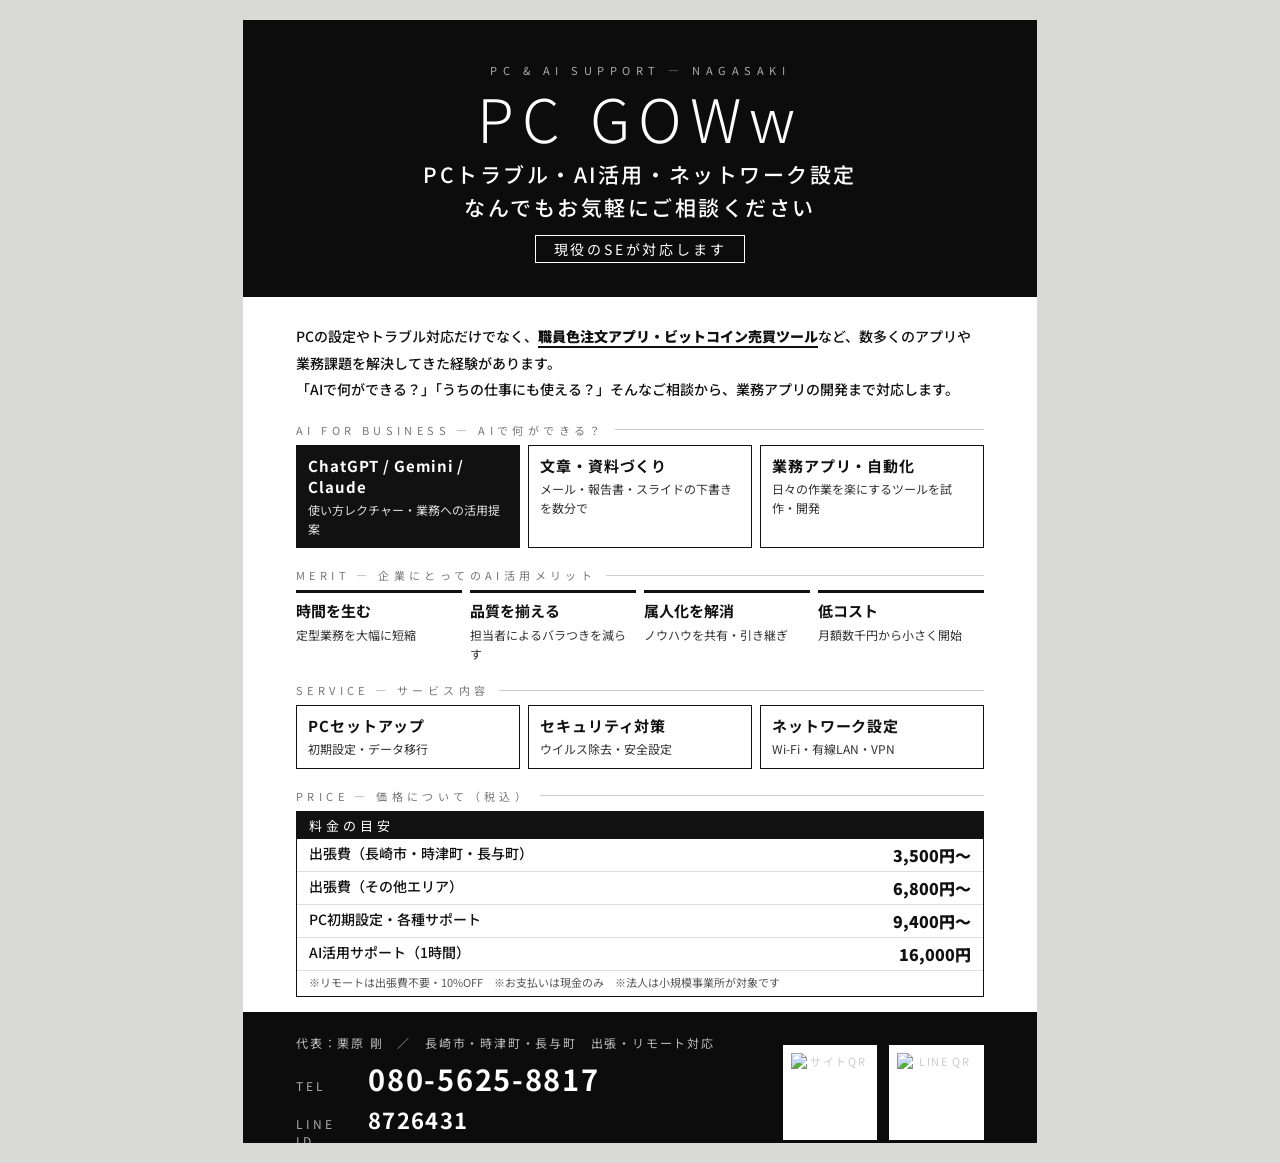
==== commit 819e6a80: "実績に職員色注文アプリ・ビットコイン売買ツールを追加 Co-Authored-By: Claude Sonnet 5.5 <noreply@anthropic.com> Claude-Session:" ====
--- a/flyer.html
+++ b/flyer.html
@@ -72,7 +72,7 @@
   <div class="body">
 
     <div class="lead">
-      PCの設定やトラブル対応だけでなく、<b>これまで数多くのアプリや業務課題</b>を解決してきた経験があります。<br>
+      PCの設定やトラブル対応だけでなく、<b>職員色注文アプリ・ビットコイン売買ツール</b>など、数多くのアプリや業務課題を解決してきた経験があります。<br>
       「AIで何ができる？」「うちの仕事にも使える？」そんなご相談から、業務アプリの開発まで対応します。
     </div>
 
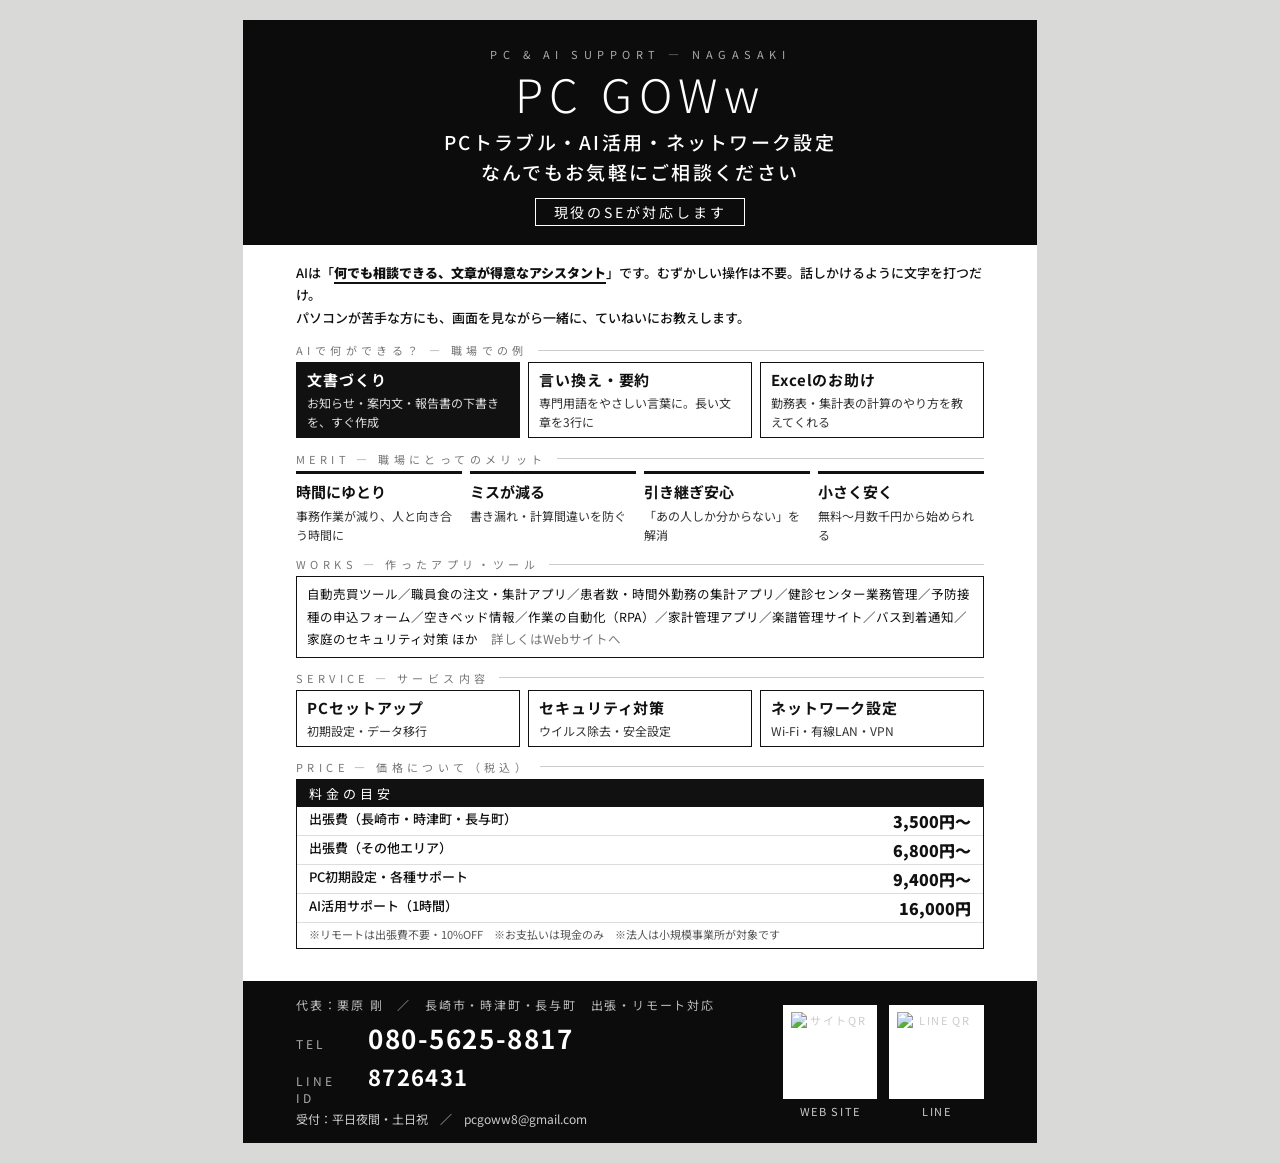
==== commit beef0105: "AI解説をやさしい表現に・作成アプリ一覧を全掲載・チラシ更新 Co-Authored-By: Claude Sonnet 5.5 <noreply@anthropic.com> Claude-Sess" ====
--- a/flyer.html
+++ b/flyer.html
@@ -9,21 +9,21 @@
     body { font-family: 'Noto Sans JP', sans-serif; background: #d9d9d7; display: flex; justify-content: center; padding: 20px; color: #111; }
     .flyer { width: 210mm; height: 297mm; background: #fff; display: flex; flex-direction: column; overflow: hidden; }
 
-    .header { background: #0c0c0c; color: #fff; text-align: center; padding: 11mm 14mm 9mm; }
+    .header { background: #0c0c0c; color: #fff; text-align: center; padding: 7mm 14mm 5mm; }
     .en { font-size: 11px; letter-spacing: .5em; color: #aaa; }
-    .brand { font-size: 60px; font-weight: 300; letter-spacing: .14em; line-height: 1.1; margin: 6px 0 8px; }
-    .catch { font-size: 21px; font-weight: 500; letter-spacing: .12em; line-height: 1.6; }
+    .brand { font-size: 46px; font-weight: 300; letter-spacing: .14em; line-height: 1.1; margin: 6px 0 8px; }
+    .catch { font-size: 19px; font-weight: 500; letter-spacing: .12em; line-height: 1.6; }
     .badge { display: inline-block; margin-top: 10px; border: 1px solid #fff; padding: 3px 18px; font-size: 14px; letter-spacing: .2em; }
 
-    .body { flex: 1; padding: 7mm 14mm 4mm; display: flex; flex-direction: column; gap: 5mm; }
-    .sec { font-size: 11px; letter-spacing: .4em; color: #777; margin-bottom: 7px; display: flex; align-items: center; gap: 10px; }
+    .body { flex: 1; padding: 4.5mm 14mm 3mm; display: flex; flex-direction: column; gap: 3.2mm; }
+    .sec { font-size: 11px; letter-spacing: .4em; color: #777; margin-bottom: 4px; display: flex; align-items: center; gap: 10px; }
     .sec::after { content: ''; flex: 1; height: 1px; background: #ccc; }
 
-    .lead { font-size: 14px; line-height: 1.9; font-weight: 500; }
+    .lead { font-size: 13px; line-height: 1.75; font-weight: 500; }
     .lead b { font-weight: 900; border-bottom: 2px solid #111; }
 
     .grid3 { display: grid; grid-template-columns: repeat(3, 1fr); gap: 8px; }
-    .card { border: 1px solid #111; padding: 9px 11px; }
+    .card { border: 1px solid #111; padding: 6px 10px; }
     .card h4 { font-size: 15px; font-weight: 700; letter-spacing: .06em; margin-bottom: 3px; }
     .card p { font-size: 12px; line-height: 1.6; color: #333; }
     .card.dark { background: #111; color: #fff; }
@@ -35,16 +35,16 @@
 
     .price { border: 1px solid #111; }
     .price-head { background: #111; color: #fff; font-size: 13px; letter-spacing: .3em; padding: 4px 12px; }
-    .price-row { display: flex; justify-content: space-between; font-size: 14px; padding: 4px 12px; border-bottom: 1px solid #ddd; font-weight: 500; }
+    .price-row { display: flex; justify-content: space-between; font-size: 13px; padding: 2px 12px; border-bottom: 1px solid #ddd; font-weight: 500; }
     .price-row:last-of-type { border-bottom: none; }
     .price-row span:last-child { font-weight: 900; font-size: 16px; }
     .note { font-size: 11px; color: #555; padding: 3px 12px 6px; }
 
-    .footer { background: #0c0c0c; color: #fff; padding: 6mm 14mm; display: flex; align-items: center; justify-content: space-between; gap: 14px; }
+    .footer { background: #0c0c0c; color: #fff; padding: 4mm 14mm; display: flex; align-items: center; justify-content: space-between; gap: 14px; }
     .rep { font-size: 12px; letter-spacing: .15em; color: #bbb; margin-bottom: 6px; }
     .ci { display: flex; align-items: baseline; gap: 10px; margin-bottom: 4px; }
     .ci small { font-size: 12px; letter-spacing: .25em; color: #aaa; width: 62px; }
-    .ci b { font-size: 29px; font-weight: 700; letter-spacing: .06em; }
+    .ci b { font-size: 26px; font-weight: 700; letter-spacing: .06em; }
     .ci.sm b { font-size: 22px; }
     .hours { font-size: 12px; color: #ccc; margin-top: 4px; }
     .qrs { display: flex; gap: 12px; }
@@ -72,26 +72,33 @@
   <div class="body">
 
     <div class="lead">
-      PCの設定やトラブル対応だけでなく、<b>職員色注文アプリ・ビットコイン売買ツール</b>など、数多くのアプリや業務課題を解決してきた経験があります。<br>
-      「AIで何ができる？」「うちの仕事にも使える？」そんなご相談から、業務アプリの開発まで対応します。
+      AIは「<b>何でも相談できる、文章が得意なアシスタント</b>」です。むずかしい操作は不要。話しかけるように文字を打つだけ。<br>
+      パソコンが苦手な方にも、画面を見ながら一緒に、ていねいにお教えします。
     </div>
 
     <div>
-      <div class="sec">AI FOR BUSINESS — AIで何ができる？</div>
+      <div class="sec">AIで何ができる？ — 職場での例</div>
       <div class="grid3">
-        <div class="card dark"><h4>ChatGPT / Gemini / Claude</h4><p>使い方レクチャー・業務への活用提案</p></div>
-        <div class="card"><h4>文章・資料づくり</h4><p>メール・報告書・スライドの下書きを数分で</p></div>
-        <div class="card"><h4>業務アプリ・自動化</h4><p>日々の作業を楽にするツールを試作・開発</p></div>
+        <div class="card dark"><h4>文書づくり</h4><p>お知らせ・案内文・報告書の下書きを、すぐ作成</p></div>
+        <div class="card"><h4>言い換え・要約</h4><p>専門用語をやさしい言葉に。長い文章を3行に</p></div>
+        <div class="card"><h4>Excelのお助け</h4><p>勤務表・集計表の計算のやり方を教えてくれる</p></div>
       </div>
     </div>
 
     <div>
-      <div class="sec">MERIT — 企業にとってのAI活用メリット</div>
+      <div class="sec">MERIT — 職場にとってのメリット</div>
       <div class="merit">
-        <div><strong>時間を生む</strong>定型業務を大幅に短縮</div>
-        <div><strong>品質を揃える</strong>担当者によるバラつきを減らす</div>
-        <div><strong>属人化を解消</strong>ノウハウを共有・引き継ぎ</div>
-        <div><strong>低コスト</strong>月額数千円から小さく開始</div>
+        <div><strong>時間にゆとり</strong>事務作業が減り、人と向き合う時間に</div>
+        <div><strong>ミスが減る</strong>書き漏れ・計算間違いを防ぐ</div>
+        <div><strong>引き継ぎ安心</strong>「あの人しか分からない」を解消</div>
+        <div><strong>小さく安く</strong>無料〜月数千円から始められる</div>
+      </div>
+    </div>
+
+    <div>
+      <div class="sec">WORKS — 作ったアプリ・ツール</div>
+      <div class="card" style="font-size:12.5px;line-height:1.8;">
+        自動売買ツール／職員食の注文・集計アプリ／患者数・時間外勤務の集計アプリ／健診センター業務管理／予防接種の申込フォーム／空きベッド情報／作業の自動化（RPA）／家計管理アプリ／楽譜管理サイト／バス到着通知／家庭のセキュリティ対策 ほか<span style="color:#777">　詳しくはWebサイトへ</span>
       </div>
     </div>
 
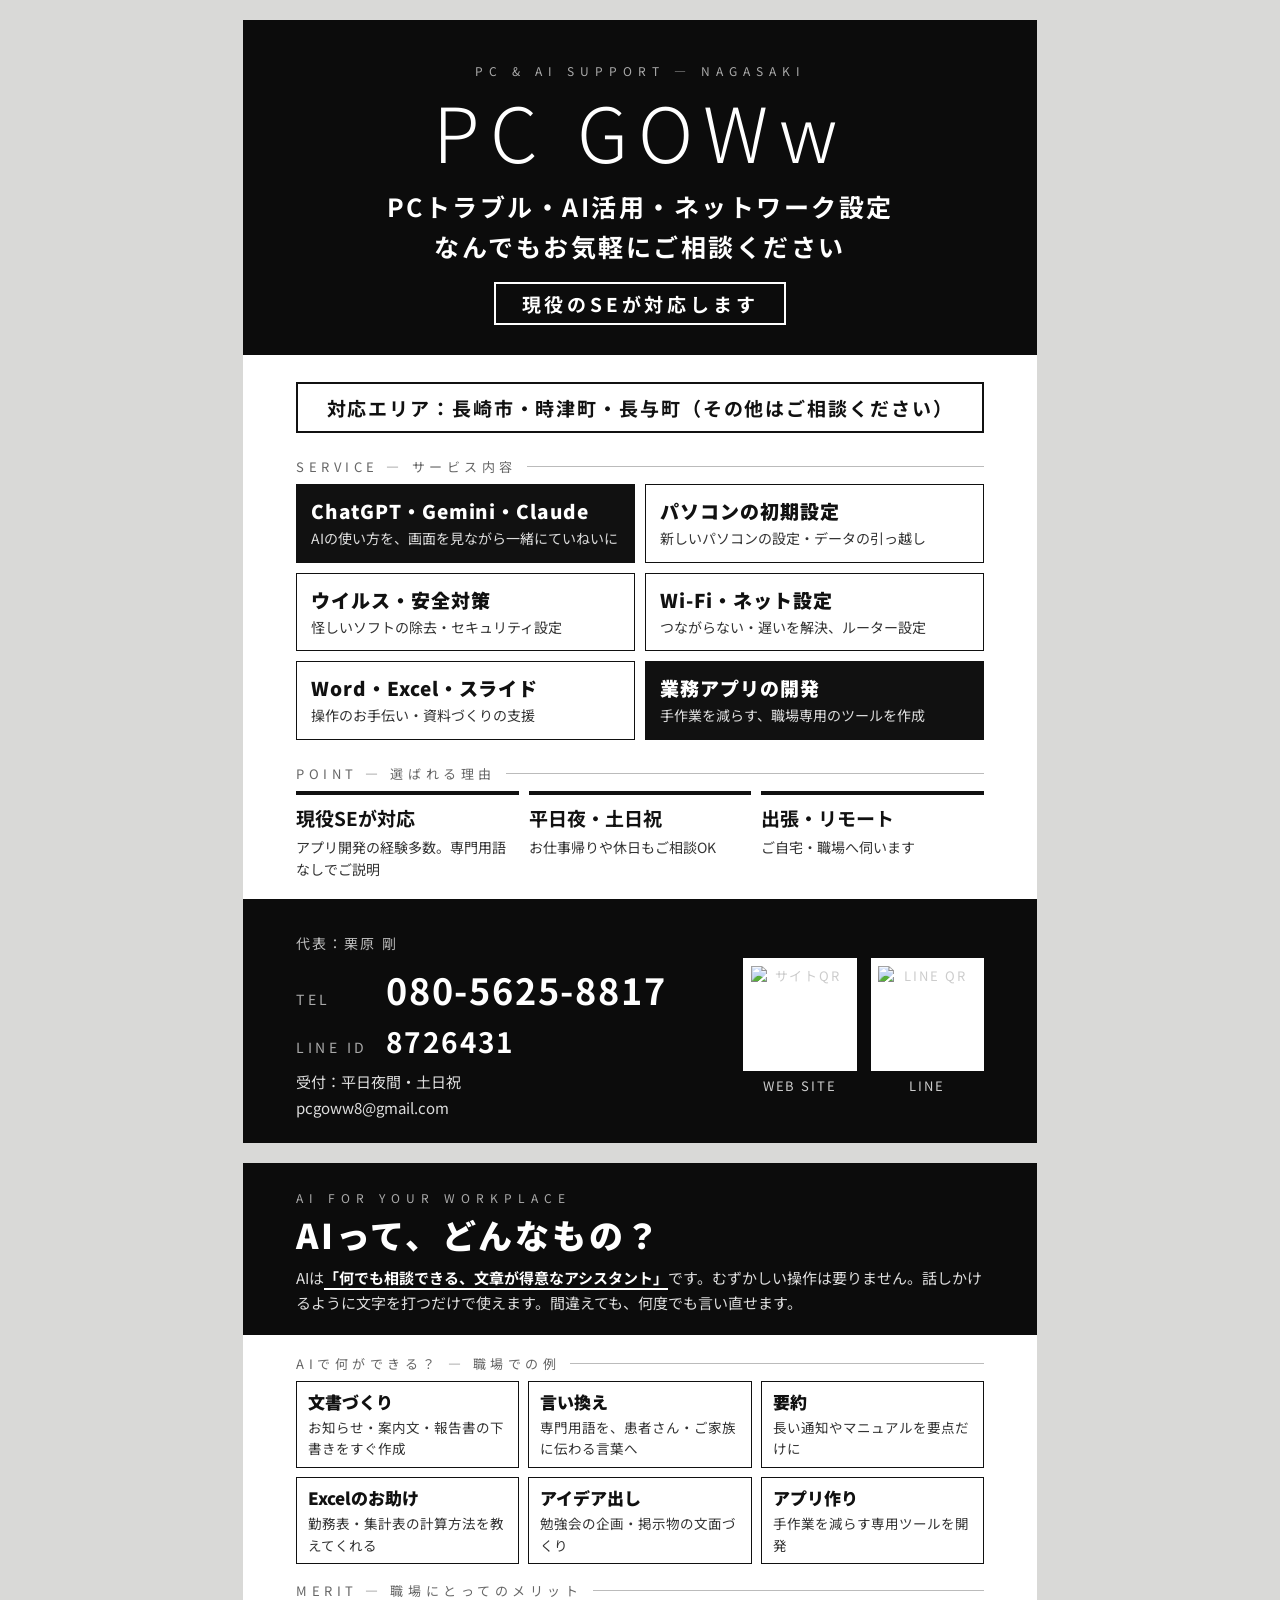
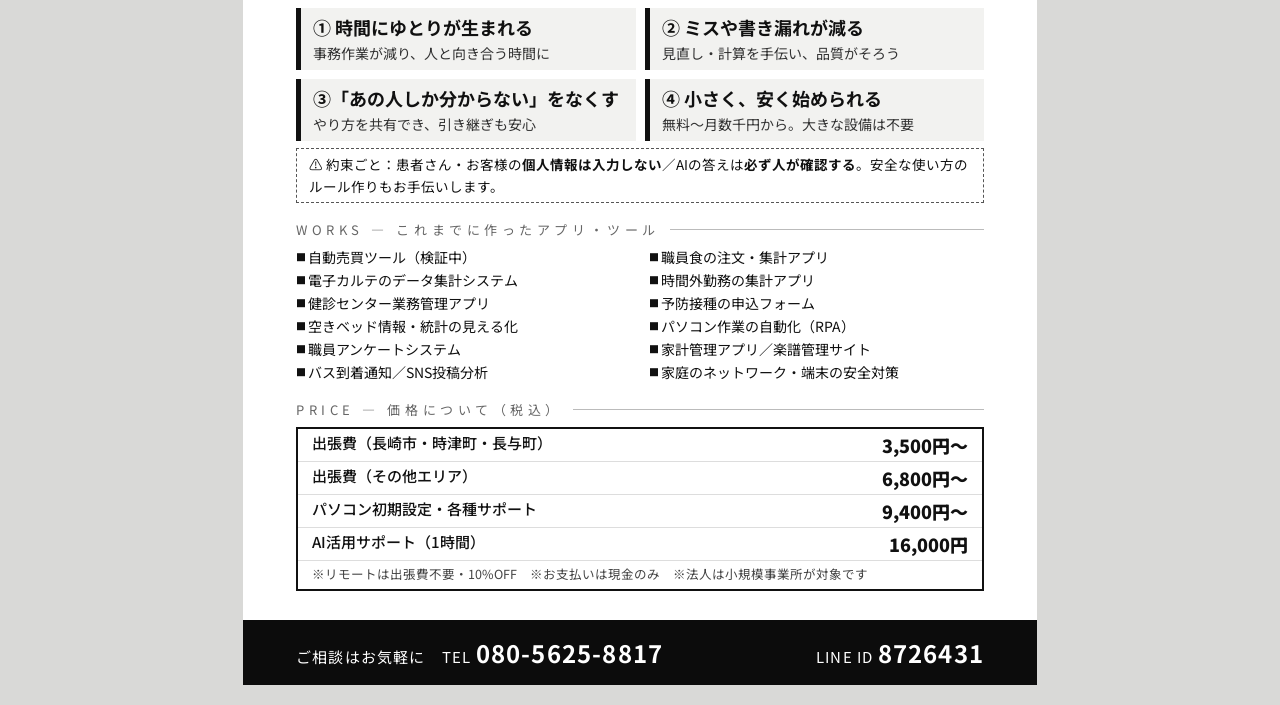
==== commit d26c80ce: "チラシをA4・2枚構成に作り直し（表：サービス・連絡先／裏：AI解説・実績・料金） Co-Authored-By: Claude Opus 5.5 <noreply@anthropic.com> Cl" ====
--- a/flyer.html
+++ b/flyer.html
@@ -2,142 +2,211 @@
 <html lang="ja">
 <head>
   <meta charset="UTF-8">
+  <meta name="viewport" content="width=device-width, initial-scale=1.0">
   <title>PC GOWw チラシ</title>
   <link href="https://fonts.googleapis.com/css2?family=Noto+Sans+JP:wght@300;400;500;700;900&display=swap" rel="stylesheet">
   <style>
     * { box-sizing: border-box; margin: 0; padding: 0; }
-    body { font-family: 'Noto Sans JP', sans-serif; background: #d9d9d7; display: flex; justify-content: center; padding: 20px; color: #111; }
-    .flyer { width: 210mm; height: 297mm; background: #fff; display: flex; flex-direction: column; overflow: hidden; }
-
-    .header { background: #0c0c0c; color: #fff; text-align: center; padding: 7mm 14mm 5mm; }
-    .en { font-size: 11px; letter-spacing: .5em; color: #aaa; }
-    .brand { font-size: 46px; font-weight: 300; letter-spacing: .14em; line-height: 1.1; margin: 6px 0 8px; }
-    .catch { font-size: 19px; font-weight: 500; letter-spacing: .12em; line-height: 1.6; }
-    .badge { display: inline-block; margin-top: 10px; border: 1px solid #fff; padding: 3px 18px; font-size: 14px; letter-spacing: .2em; }
-
-    .body { flex: 1; padding: 4.5mm 14mm 3mm; display: flex; flex-direction: column; gap: 3.2mm; }
-    .sec { font-size: 11px; letter-spacing: .4em; color: #777; margin-bottom: 4px; display: flex; align-items: center; gap: 10px; }
-    .sec::after { content: ''; flex: 1; height: 1px; background: #ccc; }
-
-    .lead { font-size: 13px; line-height: 1.75; font-weight: 500; }
-    .lead b { font-weight: 900; border-bottom: 2px solid #111; }
-
-    .grid3 { display: grid; grid-template-columns: repeat(3, 1fr); gap: 8px; }
-    .card { border: 1px solid #111; padding: 6px 10px; }
-    .card h4 { font-size: 15px; font-weight: 700; letter-spacing: .06em; margin-bottom: 3px; }
-    .card p { font-size: 12px; line-height: 1.6; color: #333; }
-    .card.dark { background: #111; color: #fff; }
-    .card.dark p { color: #ddd; }
-
-    .merit { display: grid; grid-template-columns: repeat(4, 1fr); gap: 8px; }
-    .merit div { border-top: 3px solid #111; padding-top: 6px; font-size: 12px; line-height: 1.6; color: #333; }
-    .merit strong { display: block; font-size: 15px; color: #111; margin-bottom: 2px; }
-
-    .price { border: 1px solid #111; }
-    .price-head { background: #111; color: #fff; font-size: 13px; letter-spacing: .3em; padding: 4px 12px; }
-    .price-row { display: flex; justify-content: space-between; font-size: 13px; padding: 2px 12px; border-bottom: 1px solid #ddd; font-weight: 500; }
-    .price-row:last-of-type { border-bottom: none; }
-    .price-row span:last-child { font-weight: 900; font-size: 16px; }
-    .note { font-size: 11px; color: #555; padding: 3px 12px 6px; }
-
-    .footer { background: #0c0c0c; color: #fff; padding: 4mm 14mm; display: flex; align-items: center; justify-content: space-between; gap: 14px; }
-    .rep { font-size: 12px; letter-spacing: .15em; color: #bbb; margin-bottom: 6px; }
-    .ci { display: flex; align-items: baseline; gap: 10px; margin-bottom: 4px; }
-    .ci small { font-size: 12px; letter-spacing: .25em; color: #aaa; width: 62px; }
-    .ci b { font-size: 26px; font-weight: 700; letter-spacing: .06em; }
-    .ci.sm b { font-size: 22px; }
-    .hours { font-size: 12px; color: #ccc; margin-top: 4px; }
-    .qrs { display: flex; gap: 12px; }
-    .qr { text-align: center; font-size: 11px; letter-spacing: .15em; color: #ccc; }
-    .qr div { width: 25mm; height: 25mm; background: #fff; padding: 2mm; margin-bottom: 4px; }
+    body { font-family: 'Noto Sans JP', sans-serif; background: #d9d9d7; color: #111; display: flex; flex-direction: column; align-items: center; gap: 20px; padding: 20px; }
+
+    .page { width: 210mm; height: 297mm; background: #fff; display: flex; flex-direction: column; overflow: hidden; }
+    .pad { padding: 0 14mm; }
+
+    /* 共通 */
+    .sec { font-size: 13px; letter-spacing: .35em; color: #666; margin-bottom: 8px; display: flex; align-items: center; gap: 10px; }
+    .sec::after { content: ''; flex: 1; height: 1px; background: #bbb; }
+    .h2 { font-size: 24px; font-weight: 900; letter-spacing: .08em; margin-bottom: 10px; }
+    .page-no { font-size: 11px; letter-spacing: .3em; color: #888; }
+
+    /* ===== 1枚目 ===== */
+    .hero { background: #0c0c0c; color: #fff; text-align: center; padding: 11mm 14mm 8mm; }
+    .en { font-size: 12px; letter-spacing: .5em; color: #aaa; }
+    .brand { font-size: 76px; font-weight: 300; letter-spacing: .14em; line-height: 1.1; margin: 10px 0 14px; }
+    .catch { font-size: 25px; font-weight: 700; letter-spacing: .1em; line-height: 1.6; }
+    .badge { display: inline-block; margin-top: 16px; border: 2px solid #fff; padding: 6px 26px; font-size: 19px; font-weight: 700; letter-spacing: .2em; }
+
+    .p1-body { flex: 1; padding-top: 7mm; padding-bottom: 5mm; display: flex; flex-direction: column; gap: 6.5mm; }
+    .area { border: 2px solid #111; text-align: center; padding: 10px; font-size: 19px; font-weight: 700; letter-spacing: .1em; }
+
+    .svc-grid { display: grid; grid-template-columns: 1fr 1fr; gap: 10px; }
+    .svc { border: 1px solid #111; padding: 12px 14px; }
+    .svc.dark { background: #111; color: #fff; }
+    .svc h4 { font-size: 19px; font-weight: 900; letter-spacing: .05em; margin-bottom: 3px; }
+    .svc p { font-size: 14px; line-height: 1.6; color: #333; }
+    .svc.dark p { color: #ddd; }
+
+    .points { display: grid; grid-template-columns: repeat(3, 1fr); gap: 10px; }
+    .points div { border-top: 4px solid #111; padding-top: 8px; font-size: 14px; line-height: 1.6; color: #333; }
+    .points strong { display: block; font-size: 19px; color: #111; margin-bottom: 2px; }
+
+    .contact { background: #0c0c0c; color: #fff; padding: 9mm 14mm; display: flex; align-items: center; justify-content: space-between; gap: 16px; }
+    .rep { font-size: 14px; letter-spacing: .15em; color: #bbb; margin-bottom: 10px; }
+    .ci { display: flex; align-items: baseline; gap: 12px; margin-bottom: 6px; }
+    .ci small { font-size: 14px; letter-spacing: .25em; color: #aaa; width: 78px; }
+    .ci b { font-size: 36px; font-weight: 700; letter-spacing: .05em; }
+    .ci.sm b { font-size: 28px; }
+    .hours { font-size: 15px; color: #ddd; margin-top: 8px; line-height: 1.7; }
+    .qrs { display: flex; gap: 14px; }
+    .qr { text-align: center; font-size: 13px; letter-spacing: .15em; color: #ccc; }
+    .qr div { width: 30mm; height: 30mm; background: #fff; padding: 2mm; margin-bottom: 5px; }
     .qr img { width: 100%; height: 100%; display: block; }
+
+    /* ===== 2枚目 ===== */
+    .p2-head { background: #0c0c0c; color: #fff; padding: 7mm 14mm 5mm; }
+    .p2-head .en { text-align: left; }
+    .p2-title { font-size: 34px; font-weight: 900; letter-spacing: .08em; margin-top: 4px; }
+    .p2-lead { font-size: 15px; line-height: 1.7; color: #ddd; margin-top: 6px; }
+    .p2-lead b { color: #fff; border-bottom: 2px solid #fff; }
+
+    .p2-body { flex: 1; padding-top: 5mm; padding-bottom: 4mm; display: flex; flex-direction: column; gap: 4.5mm; }
+
+    .use-grid { display: grid; grid-template-columns: repeat(3, 1fr); gap: 9px; }
+    .use { border: 1px solid #111; padding: 7px 11px; }
+    .use h4 { font-size: 17px; font-weight: 900; margin-bottom: 3px; }
+    .use p { font-size: 13.5px; line-height: 1.6; color: #333; }
+
+    .merit { display: grid; grid-template-columns: 1fr 1fr; gap: 9px; }
+    .merit div { background: #f2f2f0; border-left: 5px solid #111; padding: 6px 12px; font-size: 14px; line-height: 1.5; color: #333; }
+    .merit strong { display: block; font-size: 18px; color: #111; margin-bottom: 2px; }
+    .caution { font-size: 13.5px; line-height: 1.6; border: 1px dashed #555; padding: 5px 12px; margin-top: 7px; }
+
+    .works { display: grid; grid-template-columns: 1fr 1fr; gap: 2px 18px; font-size: 14px; line-height: 1.5; }
+    .works li { list-style: none; padding-left: 1em; text-indent: -1em; }
+    .works li::before { content: '■ '; font-size: 10px; vertical-align: 2px; }
+
+    .price { border: 2px solid #111; }
+    .price-row { display: flex; justify-content: space-between; font-size: 15px; padding: 3px 14px; border-bottom: 1px solid #ddd; font-weight: 500; }
+    .price-row span:last-child { font-weight: 900; font-size: 18px; }
+    .note { font-size: 12.5px; color: #444; padding: 3px 14px 5px; line-height: 1.6; }
+
+    .p2-foot { background: #0c0c0c; color: #fff; padding: 4mm 14mm; display: flex; justify-content: space-between; align-items: center; font-size: 15px; letter-spacing: .08em; }
+    .p2-foot b { font-size: 24px; letter-spacing: .05em; }
 
     @media print {
       @page { size: A4 portrait; margin: 0; }
-      body { background: #fff; padding: 0; -webkit-print-color-adjust: exact; print-color-adjust: exact; }
-      .flyer { width: 210mm; height: 297mm; }
+      body { background: #fff; padding: 0; gap: 0; display: block; -webkit-print-color-adjust: exact; print-color-adjust: exact; }
+      .page { page-break-after: always; break-after: page; }
+      .page:last-child { page-break-after: auto; break-after: auto; }
     }
   </style>
 </head>
 <body>
-<div class="flyer">
-
-  <div class="header">
+
+<!-- ======================= 1枚目 ======================= -->
+<div class="page">
+  <div class="hero">
     <div class="en">PC &amp; AI SUPPORT — NAGASAKI</div>
     <div class="brand">PC GOWw</div>
     <div class="catch">PCトラブル・AI活用・ネットワーク設定<br>なんでもお気軽にご相談ください</div>
     <div class="badge">現役のSEが対応します</div>
   </div>
 
-  <div class="body">
-
-    <div class="lead">
-      AIは「<b>何でも相談できる、文章が得意なアシスタント</b>」です。むずかしい操作は不要。話しかけるように文字を打つだけ。<br>
-      パソコンが苦手な方にも、画面を見ながら一緒に、ていねいにお教えします。
-    </div>
-
+  <div class="p1-body pad">
+    <div class="area">対応エリア：長崎市・時津町・長与町（その他はご相談ください）</div>
+
+    <div>
+      <div class="sec">SERVICE — サービス内容</div>
+      <div class="svc-grid">
+        <div class="svc dark"><h4>ChatGPT・Gemini・Claude</h4><p>AIの使い方を、画面を見ながら一緒にていねいに</p></div>
+        <div class="svc"><h4>パソコンの初期設定</h4><p>新しいパソコンの設定・データの引っ越し</p></div>
+        <div class="svc"><h4>ウイルス・安全対策</h4><p>怪しいソフトの除去・セキュリティ設定</p></div>
+        <div class="svc"><h4>Wi-Fi・ネット設定</h4><p>つながらない・遅いを解決、ルーター設定</p></div>
+        <div class="svc"><h4>Word・Excel・スライド</h4><p>操作のお手伝い・資料づくりの支援</p></div>
+        <div class="svc dark"><h4>業務アプリの開発</h4><p>手作業を減らす、職場専用のツールを作成</p></div>
+      </div>
+    </div>
+
+    <div>
+      <div class="sec">POINT — 選ばれる理由</div>
+      <div class="points">
+        <div><strong>現役SEが対応</strong>アプリ開発の経験多数。専門用語なしでご説明</div>
+        <div><strong>平日夜・土日祝</strong>お仕事帰りや休日もご相談OK</div>
+        <div><strong>出張・リモート</strong>ご自宅・職場へ伺います</div>
+      </div>
+    </div>
+  </div>
+
+  <div class="contact">
+    <div>
+      <div class="rep">代表：栗原 剛</div>
+      <div class="ci"><small>TEL</small><b>080-5625-8817</b></div>
+      <div class="ci sm"><small>LINE ID</small><b>8726431</b></div>
+      <div class="hours">受付：平日夜間・土日祝<br>pcgoww8@gmail.com</div>
+    </div>
+    <div class="qrs">
+      <div class="qr"><div><img src="https://api.qrserver.com/v1/create-qr-code/?size=160x160&data=https://kurigorira.github.io/third/" alt="サイトQR"></div>WEB SITE</div>
+      <div class="qr"><div><img src="https://api.qrserver.com/v1/create-qr-code/?size=160x160&data=https://line.me/ti/p/~8726431" alt="LINE QR"></div>LINE</div>
+    </div>
+  </div>
+</div>
+
+<!-- ======================= 2枚目 ======================= -->
+<div class="page">
+  <div class="p2-head">
+    <div class="en">AI FOR YOUR WORKPLACE</div>
+    <div class="p2-title">AIって、どんなもの？</div>
+    <div class="p2-lead">AIは<b>「何でも相談できる、文章が得意なアシスタント」</b>です。むずかしい操作は要りません。話しかけるように文字を打つだけで使えます。間違えても、何度でも言い直せます。</div>
+  </div>
+
+  <div class="p2-body pad">
     <div>
       <div class="sec">AIで何ができる？ — 職場での例</div>
-      <div class="grid3">
-        <div class="card dark"><h4>文書づくり</h4><p>お知らせ・案内文・報告書の下書きを、すぐ作成</p></div>
-        <div class="card"><h4>言い換え・要約</h4><p>専門用語をやさしい言葉に。長い文章を3行に</p></div>
-        <div class="card"><h4>Excelのお助け</h4><p>勤務表・集計表の計算のやり方を教えてくれる</p></div>
+      <div class="use-grid">
+        <div class="use"><h4>文書づくり</h4><p>お知らせ・案内文・報告書の下書きをすぐ作成</p></div>
+        <div class="use"><h4>言い換え</h4><p>専門用語を、患者さん・ご家族に伝わる言葉へ</p></div>
+        <div class="use"><h4>要約</h4><p>長い通知やマニュアルを要点だけに</p></div>
+        <div class="use"><h4>Excelのお助け</h4><p>勤務表・集計表の計算方法を教えてくれる</p></div>
+        <div class="use"><h4>アイデア出し</h4><p>勉強会の企画・掲示物の文面づくり</p></div>
+        <div class="use"><h4>アプリ作り</h4><p>手作業を減らす専用ツールを開発</p></div>
       </div>
     </div>
 
     <div>
       <div class="sec">MERIT — 職場にとってのメリット</div>
       <div class="merit">
-        <div><strong>時間にゆとり</strong>事務作業が減り、人と向き合う時間に</div>
-        <div><strong>ミスが減る</strong>書き漏れ・計算間違いを防ぐ</div>
-        <div><strong>引き継ぎ安心</strong>「あの人しか分からない」を解消</div>
-        <div><strong>小さく安く</strong>無料〜月数千円から始められる</div>
-      </div>
-    </div>
-
-    <div>
-      <div class="sec">WORKS — 作ったアプリ・ツール</div>
-      <div class="card" style="font-size:12.5px;line-height:1.8;">
-        自動売買ツール／職員食の注文・集計アプリ／患者数・時間外勤務の集計アプリ／健診センター業務管理／予防接種の申込フォーム／空きベッド情報／作業の自動化（RPA）／家計管理アプリ／楽譜管理サイト／バス到着通知／家庭のセキュリティ対策 ほか<span style="color:#777">　詳しくはWebサイトへ</span>
-      </div>
-    </div>
-
-    <div>
-      <div class="sec">SERVICE — サービス内容</div>
-      <div class="grid3">
-        <div class="card"><h4>PCセットアップ</h4><p>初期設定・データ移行</p></div>
-        <div class="card"><h4>セキュリティ対策</h4><p>ウイルス除去・安全設定</p></div>
-        <div class="card"><h4>ネットワーク設定</h4><p>Wi-Fi・有線LAN・VPN</p></div>
-      </div>
+        <div><strong>① 時間にゆとりが生まれる</strong>事務作業が減り、人と向き合う時間に</div>
+        <div><strong>② ミスや書き漏れが減る</strong>見直し・計算を手伝い、品質がそろう</div>
+        <div><strong>③「あの人しか分からない」をなくす</strong>やり方を共有でき、引き継ぎも安心</div>
+        <div><strong>④ 小さく、安く始められる</strong>無料〜月数千円から。大きな設備は不要</div>
+      </div>
+      <div class="caution">⚠️ 約束ごと：患者さん・お客様の<b>個人情報は入力しない</b>／AIの答えは<b>必ず人が確認する</b>。安全な使い方のルール作りもお手伝いします。</div>
+    </div>
+
+    <div>
+      <div class="sec">WORKS — これまでに作ったアプリ・ツール</div>
+      <ul class="works">
+        <li>自動売買ツール（検証中）</li>
+        <li>職員食の注文・集計アプリ</li>
+        <li>電子カルテのデータ集計システム</li>
+        <li>時間外勤務の集計アプリ</li>
+        <li>健診センター業務管理アプリ</li>
+        <li>予防接種の申込フォーム</li>
+        <li>空きベッド情報・統計の見える化</li>
+        <li>パソコン作業の自動化（RPA）</li>
+        <li>職員アンケートシステム</li>
+        <li>家計管理アプリ／楽譜管理サイト</li>
+        <li>バス到着通知／SNS投稿分析</li>
+        <li>家庭のネットワーク・端末の安全対策</li>
+      </ul>
     </div>
 
     <div>
       <div class="sec">PRICE — 価格について（税込）</div>
       <div class="price">
-        <div class="price-head">料金の目安</div>
         <div class="price-row"><span>出張費（長崎市・時津町・長与町）</span><span>3,500円〜</span></div>
         <div class="price-row"><span>出張費（その他エリア）</span><span>6,800円〜</span></div>
-        <div class="price-row"><span>PC初期設定・各種サポート</span><span>9,400円〜</span></div>
+        <div class="price-row"><span>パソコン初期設定・各種サポート</span><span>9,400円〜</span></div>
         <div class="price-row"><span>AI活用サポート（1時間）</span><span>16,000円</span></div>
         <div class="note">※リモートは出張費不要・10%OFF　※お支払いは現金のみ　※法人は小規模事業所が対象です</div>
       </div>
     </div>
-
-  </div>
-
-  <div class="footer">
-    <div>
-      <div class="rep">代表：栗原 剛　／　長崎市・時津町・長与町　出張・リモート対応</div>
-      <div class="ci"><small>TEL</small><b>080-5625-8817</b></div>
-      <div class="ci sm"><small>LINE ID</small><b>8726431</b></div>
-      <div class="hours">受付：平日夜間・土日祝　／　pcgoww8@gmail.com</div>
-    </div>
-    <div class="qrs">
-      <div class="qr"><div><img src="https://api.qrserver.com/v1/create-qr-code/?size=140x140&data=https://kurigorira.github.io/third/" alt="サイトQR"></div>WEB SITE</div>
-      <div class="qr"><div><img src="https://api.qrserver.com/v1/create-qr-code/?size=140x140&data=https://line.me/ti/p/~8726431" alt="LINE QR"></div>LINE</div>
-    </div>
-  </div>
-
+  </div>
+
+  <div class="p2-foot">
+    <span>ご相談はお気軽に　TEL <b>080-5625-8817</b></span>
+    <span>LINE ID <b>8726431</b></span>
+  </div>
 </div>
+
 </body>
 </html>
